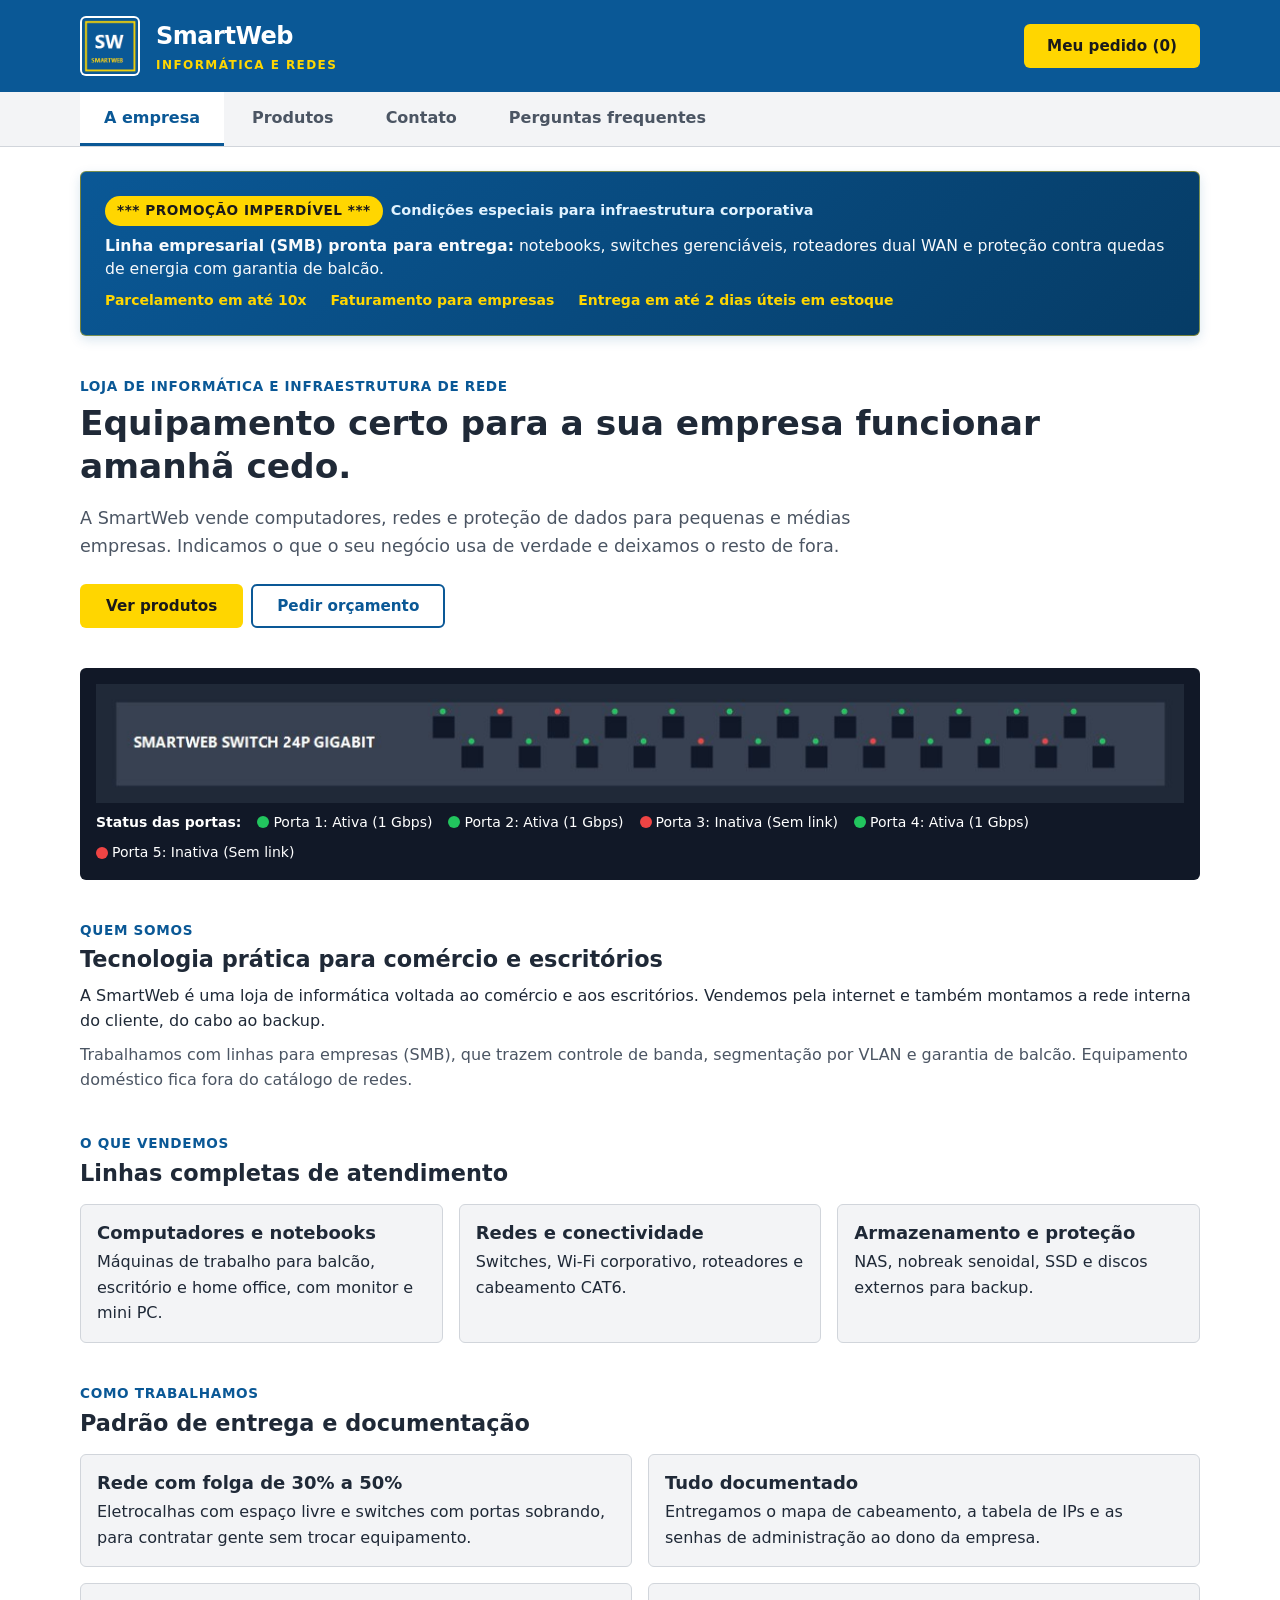
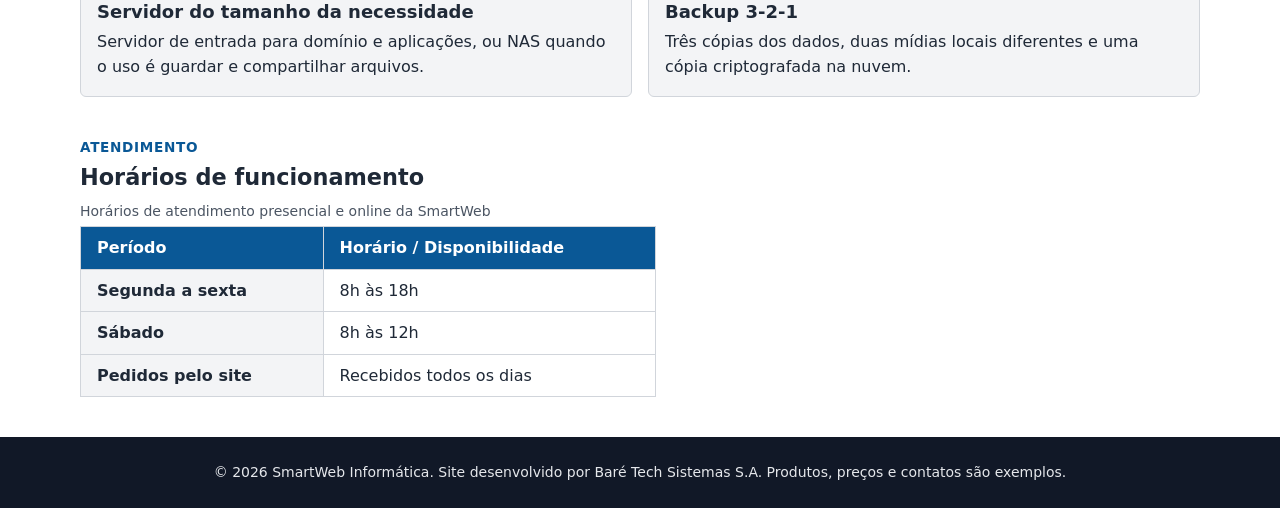
==== index.html @ 9c7835a1 "refactor(arquitetura): separa responsabilidades em index.html, css/estilos.css e js/app.js Motivo: A" ====
<!-- ==========================================================================
  PROJETO: Desafio Resgate da SmartWeb
  DISCIPLINA: Desenvolvimento Web I - 2º Período
  FACULDADE: Senac AM - FATESE | Prof. João Marcos Aires Duarte
  AUTORIA: Equipe EQ01 (Desafio do Grupo: Ordenação de Preços)
  ARQUIVO: index.html (HTML5 Semântico, Acessível e Modular)
  ========================================================================== -->
<!DOCTYPE html>
<html lang="pt-BR">
<head>
  <meta charset="UTF-8">
  <meta name="viewport" content="width=device-width, initial-scale=1.0">
  <title>SmartWeb Informática e Redes — Soluções Corporativas</title>
  <link rel="stylesheet" href="css/estilos.css">
</head>
<body>
  <a href="#conteudo-principal" class="skip-link">Pular para o conteúdo principal</a>

  <header class="topo">
    <div class="container topo-conteudo">
      <div class="marca">
        <img
          src="logo.png"
          alt="Logotipo da SmartWeb Informática e Redes"
          class="logo-img"
          width="60"
          height="60"
        >
        <div>
          <span class="logo-titulo">SmartWeb</span>
          <span class="logo-subtitulo">INFORMÁTICA E REDES</span>
        </div>
      </div>

      <button
        type="button"
        id="btn-meu-pedido"
        class="btn-pedido-topo"
        data-aba="produtos"
      >
        Meu pedido (<span id="qtd" aria-live="polite">0</span>)
      </button>
    </div>
  </header>

  <nav id="menu" class="menu-principal" aria-label="Navegação principal">
    <div class="container">
      <ul class="abas-lista">
        <li>
          <button
            type="button"
            class="aba ativa"
            data-aba="empresa"
            aria-pressed="true"
            aria-current="page"
          >
            A empresa
          </button>
        </li>
        <li>
          <button
            type="button"
            class="aba"
            data-aba="produtos"
            aria-pressed="false"
          >
            Produtos
          </button>
        </li>
        <li>
          <button
            type="button"
            class="aba"
            data-aba="contato"
            aria-pressed="false"
          >
            Contato
          </button>
        </li>
        <li>
          <button
            type="button"
            class="aba"
            data-aba="faq"
            aria-pressed="false"
          >
            Perguntas frequentes
          </button>
        </li>
      </ul>
    </div>
  </nav>

  <main id="conteudo-principal" class="conteudo-principal container">
    <!-- SEÇÃO 1: A EMPRESA -->
    <section id="empresa" class="secao-aba ativa" aria-labelledby="titulo-empresa">
      <aside class="banner-promocao" aria-label="Destaque promocional">
        <div class="banner-promocao-conteudo">
          <div class="banner-badge-wrapper">
            <span class="badge-promocao piscar">*** PROMOÇÃO IMPERDÍVEL ***</span>
            <span class="badge-subtitulo">Condições especiais para infraestrutura corporativa</span>
          </div>
          <p class="banner-descricao">
            <strong>Linha empresarial (SMB) pronta para entrega:</strong> notebooks, switches gerenciáveis,
            roteadores dual WAN e proteção contra quedas de energia com garantia de balcão.
          </p>
          <ul class="banner-vantagens">
            <li>Parcelamento em até 10x</li>
            <li>Faturamento para empresas</li>
            <li>Entrega em até 2 dias úteis em estoque</li>
          </ul>
        </div>
      </aside>

      <div class="hero">
        <p class="subtitulo-secao">LOJA DE INFORMÁTICA E INFRAESTRUTURA DE REDE</p>
        <h1 id="titulo-empresa">Equipamento certo para a sua empresa funcionar amanhã cedo.</h1>
        <p class="texto-destaque">
          A SmartWeb vende computadores, redes e proteção de dados para pequenas e médias empresas.
          Indicamos o que o seu negócio usa de verdade e deixamos o resto de fora.
        </p>
        <div class="hero-acoes">
          <button type="button" class="botao botao-primario" data-aba="produtos">
            Ver produtos
          </button>
          <button type="button" class="botao botao-secundario" data-aba="contato">
            Pedir orçamento
          </button>
        </div>
      </div>

      <figure class="painel-switch">
        <img
          src="switch-24-portas.jpg"
          alt="Painel frontal de um switch corporativo de 24 portas Gigabit"
          class="img-responsiva"
          width="1100"
          height="120"
        >
        <figcaption class="status-portas">
          <strong>Status das portas:</strong>
          <span class="porta-item">
            <span class="indicador verde" aria-hidden="true"></span>
            Porta 1: Ativa (1 Gbps)
          </span>
          <span class="porta-item">
            <span class="indicador verde" aria-hidden="true"></span>
            Porta 2: Ativa (1 Gbps)
          </span>
          <span class="porta-item">
            <span class="indicador vermelho" aria-hidden="true"></span>
            Porta 3: Inativa (Sem link)
          </span>
          <span class="porta-item">
            <span class="indicador verde" aria-hidden="true"></span>
            Porta 4: Ativa (1 Gbps)
          </span>
          <span class="porta-item">
            <span class="indicador vermelho" aria-hidden="true"></span>
            Porta 5: Inativa (Sem link)
          </span>
        </figcaption>
      </figure>

      <div class="blocos-institucionais">
        <section class="bloco-institucional" aria-labelledby="titulo-quem-somos">
          <p class="subtitulo-secao">QUEM SOMOS</p>
          <h2 id="titulo-quem-somos">Tecnologia prática para comércio e escritórios</h2>
          <p>
            A SmartWeb é uma loja de informática voltada ao comércio e aos escritórios. Vendemos pela
            internet e também montamos a rede interna do cliente, do cabo ao backup.
          </p>
          <p class="texto-secundario">
            Trabalhamos com linhas para empresas (SMB), que trazem controle de banda, segmentação por VLAN
            e garantia de balcão. Equipamento doméstico fica fora do catálogo de redes.
          </p>
        </section>

        <section class="bloco-institucional" aria-labelledby="titulo-o-que-vendemos">
          <p class="subtitulo-secao">O QUE VENDEMOS</p>
          <h2 id="titulo-o-que-vendemos">Linhas completas de atendimento</h2>
          <div class="grid-institucional">
            <article class="card-info">
              <h3>Computadores e notebooks</h3>
              <p>
                Máquinas de trabalho para balcão, escritório e home office, com monitor e mini PC.
              </p>
            </article>
            <article class="card-info">
              <h3>Redes e conectividade</h3>
              <p>Switches, Wi-Fi corporativo, roteadores e cabeamento CAT6.</p>
            </article>
            <article class="card-info">
              <h3>Armazenamento e proteção</h3>
              <p>NAS, nobreak senoidal, SSD e discos externos para backup.</p>
            </article>
          </div>
        </section>

        <section class="bloco-institucional" aria-labelledby="titulo-como-trabalhamos">
          <p class="subtitulo-secao">COMO TRABALHAMOS</p>
          <h2 id="titulo-como-trabalhamos">Padrão de entrega e documentação</h2>
          <div class="grid-institucional grid-duas-colunas">
            <article class="card-info">
              <h3>Rede com folga de 30% a 50%</h3>
              <p>
                Eletrocalhas com espaço livre e switches com portas sobrando, para contratar gente sem
                trocar equipamento.
              </p>
            </article>
            <article class="card-info">
              <h3>Tudo documentado</h3>
              <p>
                Entregamos o mapa de cabeamento, a tabela de IPs e as senhas de administração ao dono
                da empresa.
              </p>
            </article>
            <article class="card-info">
              <h3>Servidor do tamanho da necessidade</h3>
              <p>
                Servidor de entrada para domínio e aplicações, ou NAS quando o uso é guardar e
                compartilhar arquivos.
              </p>
            </article>
            <article class="card-info">
              <h3>Backup 3-2-1</h3>
              <p>
                Três cópias dos dados, duas mídias locais diferentes e uma cópia criptografada na
                nuvem.
              </p>
            </article>
          </div>
        </section>

        <section class="bloco-institucional" aria-labelledby="titulo-atendimento">
          <p class="subtitulo-secao">ATENDIMENTO</p>
          <h2 id="titulo-atendimento">Horários de funcionamento</h2>
          <table class="tabela-atendimento">
            <caption>Horários de atendimento presencial e online da SmartWeb</caption>
            <thead>
              <tr>
                <th scope="col">Período</th>
                <th scope="col">Horário / Disponibilidade</th>
              </tr>
            </thead>
            <tbody>
              <tr>
                <th scope="row">Segunda a sexta</th>
                <td>8h às 18h</td>
              </tr>
              <tr>
                <th scope="row">Sábado</th>
                <td>8h às 12h</td>
              </tr>
              <tr>
                <th scope="row">Pedidos pelo site</th>
                <td>Recebidos todos os dias</td>
              </tr>
            </tbody>
          </table>
        </section>
      </div>
    </section>

    <!-- SEÇÃO 2: PRODUTOS -->
    <section id="produtos" class="secao-aba" aria-labelledby="titulo-produtos" hidden>
      <div class="cabecalho-secao">
        <h2 id="titulo-produtos">Catálogo de Produtos</h2>
        <p class="texto-secundario">
          Pesquise, filtre por linha ou ordene por preço para montar o seu pedido.
        </p>
      </div>

      <div class="controles-catalogo">
        <div class="controles-topo">
          <div class="campo-busca-wrapper">
            <label for="busca">Buscar produto (nome, código ou descrição)</label>
            <input
              type="search"
              id="busca"
              name="busca"
              placeholder="Ex.: switch, SSD, NB-PRO14..."
              autocomplete="off"
            >
          </div>

          <div class="campo-ordenacao-wrapper">
            <label for="ordenacao-preco">Ordenar por preço</label>
            <select id="ordenacao-preco" name="ordenacao-preco">
              <option value="padrao">Ordem padrão do catálogo</option>
              <option value="menor-preco">Menor preço primeiro (crescente)</option>
              <option value="maior-preco">Maior preço primeiro (decrescente)</option>
            </select>
          </div>
        </div>

        <div class="filtros-linhas" role="group" aria-label="Filtrar produtos por linha">
          <button
            type="button"
            class="filtro-btn ativo"
            data-linha="todas"
            aria-pressed="true"
          >
            Todas as linhas
          </button>
          <button
            type="button"
            class="filtro-btn"
            data-linha="comp"
            aria-pressed="false"
          >
            Computadores e notebooks
          </button>
          <button
            type="button"
            class="filtro-btn"
            data-linha="rede"
            aria-pressed="false"
          >
            Redes e conectividade
          </button>
          <button
            type="button"
            class="filtro-btn"
            data-linha="prot"
            aria-pressed="false"
          >
            Armazenamento e proteção
          </button>
        </div>
      </div>

      <p id="resultadoBusca" class="resultado-busca" aria-live="polite"></p>

      <div id="catalogo" class="catalogo-grid" aria-live="polite"></div>

      <aside id="pedido" class="painel-pedido" aria-labelledby="titulo-pedido">
        <h3 id="titulo-pedido">Meu pedido</h3>
        <ul id="lista-pedido" class="lista-pedido"></ul>
        <p class="pedido-total-linha">
          Total: <strong id="total" aria-live="polite">R$ 0,00</strong>
        </p>
        <p id="feedback-pedido" class="feedback-status" aria-live="polite"></p>
        <div class="pedido-acoes">
          <button
            type="button"
            id="btn-solicitar-pedido"
            class="botao botao-primario"
            data-aba="contato"
          >
            Solicitar pedido
          </button>
          <button
            type="button"
            id="btn-limpar-pedido"
            class="botao botao-neutro"
          >
            Limpar
          </button>
        </div>
      </aside>
    </section>

    <!-- SEÇÃO 3: CONTATO -->
    <section id="contato" class="secao-aba" aria-labelledby="titulo-contato" hidden>
      <div class="cabecalho-secao">
        <h2 id="titulo-contato">Fale com a SmartWeb</h2>
        <p class="texto-secundario">Dúvidas, orçamentos e pedidos.</p>
      </div>

      <div class="contato-grid">
        <div class="contato-formulario-coluna">
          <form id="form-contato" class="form-contato" novalidate>
            <div class="campo-grupo">
              <label for="nome">
                Nome <span class="obrigatorio" aria-hidden="true">*</span>
              </label>
              <input
                type="text"
                id="nome"
                name="nome"
                placeholder="Seu nome completo"
                required
                aria-describedby="erro-nome"
              >
              <span id="erro-nome" class="erro-campo" role="alert"></span>
            </div>

            <div class="campo-grupo">
              <label for="email">
                E-mail <span class="obrigatorio" aria-hidden="true">*</span>
              </label>
              <input
                type="email"
                id="email"
                name="email"
                placeholder="nome@empresa.com.br"
                required
                aria-describedby="erro-email"
              >
              <span id="erro-email" class="erro-campo" role="alert"></span>
            </div>

            <div class="campo-grupo">
              <label for="assunto">Assunto</label>
              <select id="assunto" name="assunto">
                <option value="Orçamento">Orçamento</option>
                <option value="Pedido de compra">Pedido de compra</option>
                <option value="Projeto de rede">Projeto de rede</option>
                <option value="Suporte e garantia">Suporte e garantia</option>
                <option value="Outro assunto">Outro assunto</option>
              </select>
            </div>

            <div class="campo-grupo">
              <label for="msg">
                Mensagem <span class="obrigatorio" aria-hidden="true">*</span>
              </label>
              <textarea
                id="msg"
                name="msg"
                rows="4"
                placeholder="Descreva os equipamentos ou projeto desejado"
                required
                aria-describedby="erro-msg"
              ></textarea>
              <span id="erro-msg" class="erro-campo" role="alert"></span>
            </div>

            <button type="submit" id="btn-enviar-contato" class="botao botao-primario">
              Montar mensagem
            </button>
          </form>

          <div id="resultado" class="resultado-contato" aria-live="polite" hidden></div>
        </div>

        <aside class="canais-contato" aria-label="Canais diretos de atendimento">
          <h3>Canais diretos</h3>

          <div class="card-canal">
            <span class="canal-rotulo">WHATSAPP</span>
            <div class="canal-linha">
              <span id="c-wa" class="canal-valor">(51) 99000-0000</span>
              <button
                type="button"
                class="btn-copiar"
                data-copy-target="c-wa"
                aria-label="Copiar número do WhatsApp"
              >
                Copiar
              </button>
            </div>
          </div>

          <div class="card-canal">
            <span class="canal-rotulo">TELEFONE</span>
            <div class="canal-linha">
              <span id="c-tel" class="canal-valor">(51) 3000-0000</span>
              <button
                type="button"
                class="btn-copiar"
                data-copy-target="c-tel"
                aria-label="Copiar número do telefone"
              >
                Copiar
              </button>
            </div>
          </div>

          <div class="card-canal">
            <span class="canal-rotulo">E-MAIL</span>
            <div class="canal-linha">
              <span id="c-mail" class="canal-valor">contato@SmartWebinformatica.com.br</span>
              <button
                type="button"
                class="btn-copiar"
                data-copy-target="c-mail"
                aria-label="Copiar endereço de e-mail"
              >
                Copiar
              </button>
            </div>
          </div>

          <p id="feedback-copia" class="feedback-status" aria-live="polite"></p>

          <p class="texto-secundario canal-observacao">
            Respondemos em até um dia útil. Para projeto de rede, informe quantos computadores,
            impressoras e pontos de Wi-Fi a empresa tem hoje.
          </p>
        </aside>
      </div>
    </section>

    <!-- SEÇÃO 4: PERGUNTAS FREQUENTES -->
    <section id="faq" class="secao-aba" aria-labelledby="titulo-faq" hidden>
      <div class="cabecalho-secao">
        <h2 id="titulo-faq">Perguntas frequentes</h2>
        <p class="texto-secundario">
          Selecione uma pergunta por clique ou teclado (Enter ou Espaço) para ler a resposta.
        </p>
      </div>

      <div class="faq-lista">
        <article class="faq-item">
          <h3>
            <button
              type="button"
              class="faq-pergunta"
              aria-expanded="false"
              aria-controls="faq-resp-1"
            >
              Como faço um pedido?
            </button>
          </h3>
          <div id="faq-resp-1" class="resposta" hidden>
            <p>
              Na aba Produtos, adicione os itens ao pedido e clique em Solicitar pedido. A mensagem já
              sai com a lista e o total. Depois é só enviá-la pelo WhatsApp ou pelo e-mail da loja.
            </p>
          </div>
        </article>

        <article class="faq-item">
          <h3>
            <button
              type="button"
              class="faq-pergunta"
              aria-expanded="false"
              aria-controls="faq-resp-2"
            >
              Quais são as formas de pagamento?
            </button>
          </h3>
          <div id="faq-resp-2" class="resposta" hidden>
            <p>
              Pix, boleto, cartão de crédito em até 10 vezes e faturamento para empresas com cadastro
              aprovado.
            </p>
          </div>
        </article>

        <article class="faq-item">
          <h3>
            <button
              type="button"
              class="faq-pergunta"
              aria-expanded="false"
              aria-controls="faq-resp-3"
            >
              Qual é o prazo de entrega?
            </button>
          </h3>
          <div id="faq-resp-3" class="resposta" hidden>
            <p>
              Itens em estoque saem em até 2 dias úteis. Equipamentos de rede sob encomenda levam de 5 a
              10 dias úteis, e avisamos o prazo no orçamento.
            </p>
          </div>
        </article>

        <article class="faq-item">
          <h3>
            <button
              type="button"
              class="faq-pergunta"
              aria-expanded="false"
              aria-controls="faq-resp-4"
            >
              Os produtos têm garantia e nota fiscal?
            </button>
          </h3>
          <div id="faq-resp-4" class="resposta" hidden>
            <p>
              Sim. Todos os produtos têm nota fiscal e garantia do fabricante. Equipamentos de linha
              empresarial costumam ter garantia estendida, informada na página de cada item.
            </p>
          </div>
        </article>

        <article class="faq-item">
          <h3>
            <button
              type="button"
              class="faq-pergunta"
              aria-expanded="false"
              aria-controls="faq-resp-5"
            >
              Vocês instalam a rede da minha empresa?
            </button>
          </h3>
          <div id="faq-resp-5" class="resposta" hidden>
            <p>
              Fazemos o projeto, o cabeamento e a configuração. A entrega inclui o mapa de cabeamento, a
              tabela de endereços IP e as senhas dos equipamentos.
            </p>
          </div>
        </article>

        <article class="faq-item">
          <h3>
            <button
              type="button"
              class="faq-pergunta"
              aria-expanded="false"
              aria-controls="faq-resp-6"
            >
              Qual servidor eu devo comprar?
            </button>
          </h3>
          <div id="faq-resp-6" class="resposta" hidden>
            <p>
              Depende do uso. Para guardar arquivos e fazer backup, um NAS atende bem e gasta menos
              energia. Para controle de domínio ou sistemas de gestão, indicamos um servidor em torre
              de entrada.
            </p>
          </div>
        </article>

        <article class="faq-item">
          <h3>
            <button
              type="button"
              class="faq-pergunta"
              aria-expanded="false"
              aria-controls="faq-resp-7"
            >
              Posso trocar um produto?
            </button>
          </h3>
          <div id="faq-resp-7" class="resposta" hidden>
            <p>
              Compras feitas pelo site podem ser devolvidas em até 7 dias corridos após o recebimento,
              com o produto lacrado e sem uso.
            </p>
          </div>
        </article>

        <!-- 8ª Pergunta Extra — Ficha da Equipe (Seção 4) -->
        <article class="faq-item">
          <h3>
            <button
              type="button"
              class="faq-pergunta"
              aria-expanded="false"
              aria-controls="faq-resp-8"
            >
              Como posso ordenar os produtos pelo preço do catálogo?
            </button>
          </h3>
          <div id="faq-resp-8" class="resposta" hidden>
            <p>
              Na aba Produtos, utilize o seletor "Ordenar por preço" para organizar os equipamentos por
              menor preço (ordem crescente) ou maior preço (ordem decrescente), inclusive em conjunto
              com a busca e os filtros por linha.
            </p>
          </div>
        </article>
      </div>
    </section>
  </main>

  <footer class="rodape">
    <div class="container">
      <p>
        © <span id="ano-atual">2026</span> SmartWeb Informática. Site desenvolvido por Baré Tech Sistemas S.A.
        Produtos, preços e contatos são exemplos.
      </p>
    </div>
  </footer>

  <script src="js/app.js"></script>
</body>
</html>
---- css/estilos.css ----
/* ==========================================================================
   PROJETO: Desafio Resgate da SmartWeb
   DISCIPLINA: Desenvolvimento Web I - 2º Período
   FACULDADE: Senac AM - FATESE | Prof. João Marcos Aires Duarte
   AUTORIA: Equipe EQ01 (Desafio do Grupo: Ordenação de Preços)
   ARQUIVO: css/estilos.css (CSS3 Mobile-First, Flexbox, Grid e Acessível)
   ========================================================================== */

/*
   BLOCO: Variáveis de Customização (Custom Properties)
   PARA QUE SERVE: Centralizar o tema visual, paleta de cores e espaçamentos do site.
   O QUE FAZ: Define tokens reutilizáveis com o prefixo da equipe (--eq01-*) e aliases de compatibilidade.
   RESPONSABILIDADE: Manutenção visual ágil, consistência e contraste mínimo 4.5:1 (Unidades 3 e 5).
*/
:root {
  /* Ficha da Equipe EQ01 — Tokens Oficiais */
  --eq01-cor-primaria: #0a5896;           /* Azul corporativo (contraste 7.2:1 com branco - WCAG AAA) */
  --eq01-cor-primaria-hover: #073f6b;     /* Azul mais escuro para hover e estados ativos */
  --eq01-cor-destaque: #ffd600;           /* Amarelo da marca para botões e destaques */
  --eq01-cor-destaque-hover: #e6c200;     /* Tom ajustado para hover com alto contraste */
  --eq01-cor-destaque-texto: #1a1a1a;     /* Texto escuro sobre amarelo (contraste ~13.3:1) */
  --eq01-cor-texto: #1f2937;              /* Cinza grafite para texto principal (contraste 14.6:1) */
  --eq01-cor-texto-secundario: #4b5563;   /* Cinza médio de apoio (contraste 7.5:1 com branco) */
  --eq01-cor-fundo: #ffffff;              /* Fundo principal limpo */
  --eq01-cor-fundo-alt: #f3f4f6;          /* Fundo alternado para painéis e cartões */
  --eq01-cor-borda: #d1d5db;              /* Bordas sutis de campos e divisórias */
  --eq01-cor-erro: #b91c1c;               /* Vermelho acessível para erros (contraste 6.4:1) */
  --eq01-cor-sucesso: #15803d;            /* Verde acessível para confirmações (contraste 5.1:1) */
  --eq01-cor-foco: #d97706;               /* Âmbar visível para anel de foco no teclado */

  /* Escala de espaçamentos relativos em rem (Unidade 3.8) */
  --eq01-espaco-xs: 0.25rem;
  --eq01-espaco-sm: 0.5rem;
  --eq01-espaco-md: 1rem;
  --eq01-espaco-lg: 1.5rem;
  --eq01-espaco-xl: 2.5rem;
  --eq01-raio-borda: 0.375rem;
  --eq01-fonte-principal: system-ui, -apple-system, "Segoe UI", Roboto, Helvetica, Arial, sans-serif;

  /* Aliases de compatibilidade com rascunho inicial (--eqX-*) */
  --eqX-cor-primaria: var(--eq01-cor-primaria);
  --eqX-cor-primaria-hover: var(--eq01-cor-primaria-hover);
  --eqX-cor-destaque: var(--eq01-cor-destaque);
  --eqX-cor-destaque-hover: var(--eq01-cor-destaque-hover);
  --eqX-cor-destaque-texto: var(--eq01-cor-destaque-texto);
  --eqX-cor-texto: var(--eq01-cor-texto);
  --eqX-cor-texto-secundario: var(--eq01-cor-texto-secundario);
  --eqX-cor-fundo: var(--eq01-cor-fundo);
  --eqX-cor-fundo-alt: var(--eq01-cor-fundo-alt);
  --eqX-cor-borda: var(--eq01-cor-borda);
  --eqX-cor-erro: var(--eq01-cor-erro);
  --eqX-cor-sucesso: var(--eq01-cor-sucesso);
  --eqX-cor-foco: var(--eq01-cor-foco);
  --eqX-espaco-xs: var(--eq01-espaco-xs);
  --eqX-espaco-sm: var(--eq01-espaco-sm);
  --eqX-espaco-md: var(--eq01-espaco-md);
  --eqX-espaco-lg: var(--eq01-espaco-lg);
  --eqX-espaco-xl: var(--eq01-espaco-xl);
  --eqX-raio-borda: var(--eq01-raio-borda);
  --eqX-fonte-principal: var(--eq01-fonte-principal);
}

/*
   BLOCO: Reset Seguro e Box Sizing
   PARA QUE SERVE: Padronizar margens, preenchimentos e cálculo de largura entre navegadores.
   O QUE FAZ: Aplica box-sizing: border-box em todos os elementos e pseudoelementos.
   RESPONSABILIDADE: Evitar que padding e borda quebrem a largura responsiva (Unidade 3.3).
*/
*,
*::before,
*::after {
  box-sizing: border-box;
  margin: 0;
  padding: 0;
}

/*
   BLOCO: Estilos Base do Corpo (Body)
   PARA QUE SERVE: Configurar tipografia, cores e ocupação total da viewport.
   O QUE FAZ: Aplica fonte legível, altura mínima de 100vh e flex em coluna para fixar o rodapé.
   RESPONSABILIDADE: Garantir leitura confortável e zero rolagem horizontal em 360px (Unidade 3).
*/
html {
  width: 100%;
  overflow-x: hidden;
}

body {
  font-family: var(--eq01-fonte-principal);
  font-size: 1rem;
  line-height: 1.6;
  color: var(--eq01-cor-texto);
  background-color: var(--eq01-cor-fundo);
  min-height: 100vh;
  display: flex;
  flex-direction: column;
  width: 100%;
  max-width: 100%;
  overflow-x: hidden;
  position: relative;
}

/*
   BLOCO: Foco Visível para Teclado (:focus-visible)
   PARA QUE SERVE: Tornar evidente qual controle possui o foco na navegação por teclado.
   O QUE FAZ: Substitui o antigo 'outline: none !important' por um contorno nítido e contrastado.
   RESPONSABILIDADE: Conformidade com WCAG 2.4.7 (Foco Visível) / Unidade 5.
*/
:focus-visible {
  outline: 3px solid var(--eq01-cor-foco);
  outline-offset: 2px;
}

/*
   BLOCO: Link de Salto (Skip Link)
   PARA QUE SERVE: Permitir que usuários de teclado e leitores de tela pulem o menu repetitivo.
   O QUE FAZ: Fica oculto fora da tela até receber foco via tecla Tab.
   RESPONSABILIDADE: Navegação acessível direta ao conteúdo principal (Unidade 5).
*/
.skip-link {
  position: absolute;
  top: -100px;
  left: 1rem;
  background-color: var(--eq01-cor-destaque);
  color: var(--eq01-cor-destaque-texto);
  padding: var(--eq01-espaco-sm) var(--eq01-espaco-md);
  font-weight: 700;
  border-radius: var(--eq01-raio-borda);
  text-decoration: none;
  z-index: 9999;
  box-shadow: 0 4px 6px rgba(0, 0, 0, 0.2);
  transition: top 0.2s ease;
}

.skip-link:focus {
  top: 1rem;
}

/*
   BLOCO: Contêiner de Largura Controlada
   PARA QUE SERVE: Centralizar o conteúdo nas telas maiores mantendo margens laterais no celular.
   O QUE FAZ: Define max-width de 72rem com padding lateral relativo.
   RESPONSABILIDADE: Preservar alinhamento e legibilidade (Unidade 3).
*/
.container {
  width: 100%;
  max-width: 72rem;
  margin: 0 auto;
  padding: 0 var(--eq01-espaco-md);
}

/*
   BLOCO: Imagens Fluidas e Responsivas
   PARA QUE SERVE: Impedir que imagens ultrapassem a largura da tela em dispositivos móveis.
   O QUE FAZ: Garante max-width: 100% e altura proporcional automática.
   RESPONSABILIDADE: Evitar estouro horizontal em 360px e zoom 200% (Unidade 3.7).
*/
.img-responsiva {
  max-width: 100%;
  height: auto;
  display: block;
}

/*
   BLOCO: Hierarquia Tipográfica
   PARA QUE SERVE: Padronizar tamanhos relativos e espaçamento dos títulos sem saltos de nível.
   O QUE FAZ: Define escala coerente entre h1, h2 e h3 em unidades rem.
   RESPONSABILIDADE: Acompanhar a semântica de títulos HTML5 (Unidade 2.6).
*/
h1 {
  font-size: 1.75rem;
  line-height: 1.25;
  margin-bottom: var(--eq01-espaco-md);
  color: var(--eq01-cor-texto);
}

h2 {
  font-size: 1.4rem;
  line-height: 1.3;
  margin-bottom: var(--eq01-espaco-sm);
  color: var(--eq01-cor-texto);
}

h3 {
  font-size: 1.125rem;
  line-height: 1.35;
  margin-bottom: var(--eq01-espaco-xs);
  color: var(--eq01-cor-texto);
}

.texto-secundario {
  color: var(--eq01-cor-texto-secundario);
}

/*
   BLOCO: Topo do Site (Header)
   PARA QUE SERVE: Conter o logotipo da empresa e o botão de acesso rápido ao pedido.
   O QUE FAZ: Aplica cor primária com alto contraste e alinha marca e botão via Flexbox.
   RESPONSABILIDADE: Substituir a antiga tabela de layout do #topo (Unidade 3).
*/
.topo {
  background-color: var(--eq01-cor-primaria);
  color: #ffffff;
  padding: var(--eq01-espaco-md) 0;
}

.topo-conteudo {
  display: flex;
  flex-direction: column;
  align-items: stretch;
  gap: var(--eq01-espaco-sm);
  width: 100%;
  min-width: 0;
}

.marca {
  display: flex;
  align-items: center;
  justify-content: flex-start;
  gap: var(--eq01-espaco-md);
  min-width: 0;
}

.logo-img {
  border-radius: var(--eq01-raio-borda);
  background-color: #ffffff;
  padding: 2px;
  flex-shrink: 0;
}

.logo-titulo {
  display: block;
  font-size: 1.5rem;
  font-weight: 800;
  letter-spacing: -0.02em;
  color: #ffffff;
}

.logo-subtitulo {
  display: block;
  font-size: 0.75rem;
  letter-spacing: 0.12em;
  color: var(--eq01-cor-destaque);
  font-weight: 700;
}

.btn-pedido-topo {
  width: 100%;
  min-height: 44px;
  background-color: var(--eq01-cor-destaque);
  color: var(--eq01-cor-destaque-texto);
  font-family: inherit;
  font-weight: 700;
  font-size: 0.95rem;
  padding: var(--eq01-espaco-sm) var(--eq01-espaco-md);
  border: none;
  border-radius: var(--eq01-raio-borda);
  cursor: pointer;
  transition: background-color 0.2s ease;
  text-align: center;
}

.btn-pedido-topo:hover {
  background-color: var(--eq01-cor-destaque-hover);
}

/*
   BLOCO: Menu de Abas (Navegação Principal)
   PARA QUE SERVE: Exibir as abas de navegação de forma acessível e responsiva.
   O QUE FAZ: Empilha os botões em coluna no celular (360px) mantendo todas as opções visíveis.
   RESPONSABILIDADE: Corrigir a regra original que escondia o #menu abaixo de 1200px (Unidade 3 e 5).
*/
.menu-principal {
  background-color: var(--eq01-cor-fundo-alt);
  border-bottom: 1px solid var(--eq01-cor-borda);
}

.abas-lista {
  list-style: none;
  display: flex;
  flex-direction: column;
}

.aba {
  width: 100%;
  min-height: 44px;
  padding: var(--eq01-espaco-sm) var(--eq01-espaco-md);
  background: transparent;
  border: none;
  border-bottom: 1px solid var(--eq01-cor-borda);
  color: var(--eq01-cor-texto-secundario);
  font-family: inherit;
  font-size: 1rem;
  font-weight: 600;
  cursor: pointer;
  text-align: left;
  transition: background-color 0.2s ease, color 0.2s ease;
}

.aba:hover {
  background-color: #e5e7eb;
  color: var(--eq01-cor-primaria);
}

.aba.ativa {
  background-color: var(--eq01-cor-fundo);
  color: var(--eq01-cor-primaria);
  font-weight: 700;
  border-left: 4px solid var(--eq01-cor-primaria);
}

/*
   BLOCO: Área de Conteúdo Central (Main) e Controle de Visibilidade das Abas
   PARA QUE SERVE: Controlar espaçamento central e alternar seções apenas por classes e [hidden].
   O QUE FAZ: Ocupa o espaço restante via flex-grow: 1 e oculta seções inativas sem !important.
   RESPONSABILIDADE: Separar controle de visibilidade do JS para o CSS (Unidade 3 e 8.2).
*/
.conteudo-principal {
  flex-grow: 1;
  padding-top: var(--eq01-espaco-lg);
  padding-bottom: var(--eq01-espaco-xl);
}

.secao-aba {
  display: none;
}

.secao-aba.ativa {
  display: block;
}

[hidden] {
  display: none;
}

.cabecalho-secao {
  margin-bottom: var(--eq01-espaco-lg);
}

/*
   BLOCO: Botões Reutilizáveis
   PARA QUE SERVE: Padronizar ações interativas com contraste e área de toque acessíveis.
   O QUE FAZ: Define variantes primária, secundária e neutra com min-height de 44px.
   RESPONSABILIDADE: Garantir contraste WCAG AA (>= 4.5:1) em todos os botões (Unidade 5).
*/
.botao {
  display: inline-flex;
  align-items: center;
  justify-content: center;
  padding: var(--eq01-espaco-sm) var(--eq01-espaco-lg);
  font-family: inherit;
  font-size: 0.95rem;
  font-weight: 700;
  text-align: center;
  border-radius: var(--eq01-raio-borda);
  border: 2px solid transparent;
  cursor: pointer;
  transition: background-color 0.2s ease, color 0.2s ease, border-color 0.2s ease;
  min-height: 44px;
}

.botao-primario {
  background-color: var(--eq01-cor-destaque);
  color: var(--eq01-cor-destaque-texto);
}

.botao-primario:hover {
  background-color: var(--eq01-cor-destaque-hover);
}

.botao-secundario {
  background-color: var(--eq01-cor-fundo);
  color: var(--eq01-cor-primaria);
  border-color: var(--eq01-cor-primaria);
}

.botao-secundario:hover {
  background-color: var(--eq01-cor-primaria);
  color: #ffffff;
}

.botao-neutro {
  background-color: #e5e7eb;
  color: var(--eq01-cor-texto);
  border-color: var(--eq01-cor-borda);
}

.botao-neutro:hover {
  background-color: #d1d5db;
}

/*
   BLOCO: Banner Promocional e Hero da Seção Empresa
   PARA QUE SERVE: Substituir o antigo <marquee> intermitente por destaque acessível e estático.
   O QUE FAZ: Apresenta o selo promocional com animação suave opcional e a chamada principal.
   RESPONSABILIDADE: Eliminar piscamento agressivo conforme WCAG e Steve Krug (Unidade 5.2 e 5.4).
*/
.banner-promocao {
  background: linear-gradient(135deg, var(--eq01-cor-primaria) 0%, #063c66 100%);
  color: #ffffff;
  border: 1px solid rgba(255, 214, 0, 0.45);
  border-radius: var(--eq01-raio-borda);
  padding: var(--eq01-espaco-lg);
  margin-bottom: var(--eq01-espaco-xl);
  box-shadow: 0 4px 12px rgba(10, 88, 150, 0.15);
}

.banner-promocao-conteudo {
  display: flex;
  flex-direction: column;
  gap: var(--eq01-espaco-sm);
}

.banner-badge-wrapper {
  display: flex;
  flex-wrap: wrap;
  align-items: center;
  gap: var(--eq01-espaco-sm);
}

.badge-promocao {
  background-color: var(--eq01-cor-destaque);
  color: var(--eq01-cor-destaque-texto);
  font-weight: 800;
  font-size: 0.85rem;
  padding: 0.25rem 0.75rem;
  border-radius: 999px;
  letter-spacing: 0.04em;
  display: inline-block;
}

.badge-subtitulo {
  font-size: 0.9rem;
  color: #e0f2fe;
  font-weight: 600;
}

.banner-descricao {
  font-size: 0.98rem;
  color: #f8fafc;
  line-height: 1.5;
}

.banner-vantagens {
  list-style: none;
  display: flex;
  flex-wrap: wrap;
  gap: var(--eq01-espaco-sm) var(--eq01-espaco-lg);
  font-size: 0.875rem;
  color: var(--eq01-cor-destaque);
  font-weight: 700;
}

@keyframes pulsarSuave {
  0%,
  100% {
    opacity: 1;
  }
  50% {
    opacity: 0.88;
  }
}

.piscar {
  animation: pulsarSuave 3s infinite ease-in-out;
}

.subtitulo-secao {
  font-size: 0.85rem;
  font-weight: 700;
  color: var(--eq01-cor-primaria);
  letter-spacing: 0.05em;
  margin-bottom: var(--eq01-espaco-xs);
}

.hero {
  margin-bottom: var(--eq01-espaco-xl);
}

.texto-destaque {
  font-size: 1.1rem;
  color: var(--eq01-cor-texto-secundario);
  margin-bottom: var(--eq01-espaco-lg);
  max-width: 50rem;
}

.hero-acoes {
  display: flex;
  flex-direction: column;
  gap: var(--eq01-espaco-sm);
  width: 100%;
  min-width: 0;
}

.hero-acoes .botao {
  width: 100%;
}

/*
   BLOCO: Diagrama do Switch e Status das Portas
   PARA QUE SERVE: Exibir o hardware com legenda textual acessível dos LEDs de status.
   O QUE FAZ: Combina marcadores coloridos com texto descritivo para cada porta.
   RESPONSABILIDADE: Garantir que a informação não dependa apenas da cor (Unidade 5.1).
*/
.painel-switch {
  background-color: #111827;
  color: #ffffff;
  padding: var(--eq01-espaco-md);
  border-radius: var(--eq01-raio-borda);
  margin-bottom: var(--eq01-espaco-xl);
}

.status-portas {
  margin-top: var(--eq01-espaco-sm);
  display: flex;
  flex-wrap: wrap;
  align-items: center;
  gap: var(--eq01-espaco-sm) var(--eq01-espaco-md);
  font-size: 0.875rem;
}

.porta-item {
  display: inline-flex;
  align-items: center;
  gap: var(--eq01-espaco-xs);
}

.indicador {
  width: 0.75rem;
  height: 0.75rem;
  border-radius: 50%;
  display: inline-block;
  flex-shrink: 0;
}

.indicador.verde {
  background-color: #22c55e;
}

.indicador.vermelho {
  background-color: #ef4444;
}

/*
   BLOCO: Blocos Institucionais e Tabela de Horários
   PARA QUE SERVE: Substituir as tabelas de diagramação por Grid responsivo e tabela semântica.
   O QUE FAZ: Organiza seções institucionais com cards e estiliza a tabela real de horários.
   RESPONSABILIDADE: Semântica HTML5 + CSS Grid mobile-first (Unidades 2.5 e 3.5).
*/
.blocos-institucionais {
  display: flex;
  flex-direction: column;
  gap: var(--eq01-espaco-xl);
}

.bloco-institucional p + p {
  margin-top: var(--eq01-espaco-sm);
}

.grid-institucional {
  display: grid;
  grid-template-columns: minmax(0, 1fr);
  gap: var(--eq01-espaco-md);
  margin-top: var(--eq01-espaco-md);
}

.card-info {
  background-color: var(--eq01-cor-fundo-alt);
  border: 1px solid var(--eq01-cor-borda);
  border-radius: var(--eq01-raio-borda);
  padding: var(--eq01-espaco-md);
}

.tabela-atendimento {
  width: 100%;
  max-width: 36rem;
  border-collapse: collapse;
  margin-top: var(--eq01-espaco-sm);
  background-color: var(--eq01-cor-fundo);
  border: 1px solid var(--eq01-cor-borda);
}

.tabela-atendimento caption {
  text-align: left;
  font-size: 0.875rem;
  color: var(--eq01-cor-texto-secundario);
  margin-bottom: var(--eq01-espaco-xs);
}

.tabela-atendimento th,
.tabela-atendimento td {
  padding: var(--eq01-espaco-sm) var(--eq01-espaco-md);
  border: 1px solid var(--eq01-cor-borda);
  text-align: left;
}

.tabela-atendimento thead th {
  background-color: var(--eq01-cor-primaria);
  color: #ffffff;
}

.tabela-atendimento tbody th {
  font-weight: 600;
  background-color: var(--eq01-cor-fundo-alt);
}

/*
   BLOCO: Controles do Catálogo (Busca, Ordenação por Preço e Filtros)
   PARA QUE SERVE: Oferecer controles acessíveis para buscar, filtrar por linha e ordenar preços.
   O QUE FAZ: Organiza campo de busca, seletor de ordenação e botões de filtro com foco nítido.
   RESPONSABILIDADE: Suportar o recurso extra de ordenação de preços em mobile e desktop.
*/
.controles-catalogo {
  background-color: var(--eq01-cor-fundo-alt);
  border: 1px solid var(--eq01-cor-borda);
  border-radius: var(--eq01-raio-borda);
  padding: var(--eq01-espaco-md);
  margin-bottom: var(--eq01-espaco-md);
  display: flex;
  flex-direction: column;
  gap: var(--eq01-espaco-md);
}

.controles-topo {
  display: grid;
  grid-template-columns: minmax(0, 1fr);
  gap: var(--eq01-espaco-md);
}

.campo-busca-wrapper,
.campo-ordenacao-wrapper {
  display: flex;
  flex-direction: column;
  gap: var(--eq01-espaco-xs);
  min-width: 0;
}

.campo-busca-wrapper label,
.campo-ordenacao-wrapper label,
.campo-grupo label {
  font-weight: 700;
  font-size: 0.9rem;
  color: var(--eq01-cor-texto);
}

input[type="text"],
input[type="email"],
input[type="search"],
select,
textarea {
  width: 100%;
  min-height: 44px;
  padding: var(--eq01-espaco-sm) var(--eq01-espaco-md);
  font-family: inherit;
  font-size: 1rem;
  color: var(--eq01-cor-texto);
  background-color: var(--eq01-cor-fundo);
  border: 1px solid var(--eq01-cor-borda);
  border-radius: var(--eq01-raio-borda);
}

textarea {
  min-height: 7rem;
  resize: vertical;
}

.filtros-linhas {
  display: flex;
  flex-wrap: wrap;
  gap: var(--eq01-espaco-sm);
}

.filtro-btn {
  min-height: 44px;
  padding: var(--eq01-espaco-xs) var(--eq01-espaco-md);
  font-family: inherit;
  font-size: 0.9rem;
  font-weight: 600;
  color: var(--eq01-cor-texto);
  background-color: var(--eq01-cor-fundo);
  border: 1px solid var(--eq01-cor-borda);
  border-radius: var(--eq01-raio-borda);
  cursor: pointer;
  transition: background-color 0.2s ease, color 0.2s ease, border-color 0.2s ease;
}

.filtro-btn:hover {
  border-color: var(--eq01-cor-primaria);
  color: var(--eq01-cor-primaria);
}

.filtro-btn.ativo {
  background-color: var(--eq01-cor-primaria);
  color: #ffffff;
  border-color: var(--eq01-cor-primaria);
}

.resultado-busca {
  font-size: 0.95rem;
  font-weight: 600;
  color: var(--eq01-cor-primaria);
  margin-bottom: var(--eq01-espaco-md);
  min-height: 1.5rem;
}

/*
   BLOCO: Grade de Produtos (CSS Grid Responsivo)
   PARA QUE SERVE: Substituir cards com float e medidas fixas por CSS Grid fluido.
   O QUE FAZ: Alinha os cartões em altura uniforme com botão fixado na base.
   RESPONSABILIDADE: Garantir leitura clara e sem sobreposições em qualquer tela (Unidade 3.5).
*/
.catalogo-grid {
  display: grid;
  grid-template-columns: minmax(0, 1fr);
  gap: var(--eq01-espaco-md);
}

.catalogo-vazio {
  grid-column: 1 / -1;
  background-color: var(--eq01-cor-fundo-alt);
  border: 1px dashed var(--eq01-cor-borda);
  border-radius: var(--eq01-raio-borda);
  padding: var(--eq01-espaco-lg);
  color: var(--eq01-cor-texto);
}

.card {
  display: flex;
  flex-direction: column;
  background-color: var(--eq01-cor-fundo);
  border: 1px solid var(--eq01-cor-borda);
  border-radius: var(--eq01-raio-borda);
  overflow: hidden;
  transition: box-shadow 0.2s ease, transform 0.2s ease;
}

.card:hover {
  box-shadow: 0 6px 16px rgba(15, 23, 42, 0.08);
}

.card-img-wrapper {
  background-color: var(--eq01-cor-fundo-alt);
  padding: var(--eq01-espaco-md);
  display: flex;
  align-items: center;
  justify-content: center;
  min-height: 11rem;
  border-bottom: 1px solid var(--eq01-cor-borda);
}

.card-img {
  max-height: 10rem;
  width: auto;
  object-fit: contain;
}

.card-corpo {
  padding: var(--eq01-espaco-md);
  display: flex;
  flex-direction: column;
  flex-grow: 1;
  gap: var(--eq01-espaco-sm);
}

.card-meta {
  display: flex;
  flex-wrap: wrap;
  align-items: center;
  justify-content: space-between;
  gap: var(--eq01-espaco-xs);
}

.card-sku {
  font-size: 0.78rem;
  font-weight: 700;
  color: var(--eq01-cor-texto-secundario);
  letter-spacing: 0.04em;
}

.card-badge-linha {
  font-size: 0.75rem;
  font-weight: 600;
  background-color: var(--eq01-cor-fundo-alt);
  color: var(--eq01-cor-primaria);
  padding: 0.15rem 0.5rem;
  border-radius: 999px;
  border: 1px solid var(--eq01-cor-borda);
}

.card-titulo {
  font-size: 1.05rem;
  color: var(--eq01-cor-texto);
  margin-bottom: 0;
}

.card-desc {
  font-size: 0.9rem;
  color: var(--eq01-cor-texto-secundario);
  flex-grow: 1;
}

.card-preco {
  font-size: 1.35rem;
  font-weight: 800;
  color: var(--eq01-cor-primaria);
  margin-top: var(--eq01-espaco-xs);
}

.btn-adicionar {
  width: 100%;
  margin-top: var(--eq01-espaco-xs);
}

/*
   BLOCO: Painel de Resumo do Pedido
   PARA QUE SERVE: Exibir os itens adicionados, total formatado e ações de finalizar/limpar.
   O QUE FAZ: Destaca a área do carrinho abaixo do catálogo com feedback em tempo real.
   RESPONSABILIDADE: Evitar alert() bloqueante oferecendo retorno claro na página (Unidade 5.4).
*/
.painel-pedido {
  margin-top: var(--eq01-espaco-xl);
  background-color: var(--eq01-cor-fundo-alt);
  border: 2px solid var(--eq01-cor-primaria);
  border-radius: var(--eq01-raio-borda);
  padding: var(--eq01-espaco-lg);
}

.lista-pedido {
  list-style: none;
  margin: var(--eq01-espaco-md) 0;
  display: flex;
  flex-direction: column;
  gap: var(--eq01-espaco-sm);
}

.pedido-vazio {
  color: var(--eq01-cor-texto-secundario);
  font-style: italic;
}

.item-pedido {
  display: flex;
  flex-wrap: wrap;
  align-items: center;
  justify-content: space-between;
  gap: var(--eq01-espaco-sm);
  background-color: var(--eq01-cor-fundo);
  border: 1px solid var(--eq01-cor-borda);
  border-radius: var(--eq01-raio-borda);
  padding: var(--eq01-espaco-sm) var(--eq01-espaco-md);
}

.item-pedido-info {
  font-size: 0.95rem;
  color: var(--eq01-cor-texto);
}

.btn-remover-item {
  min-height: 36px;
  padding: 0.25rem 0.75rem;
  font-family: inherit;
  font-size: 0.85rem;
  font-weight: 700;
  color: var(--eq01-cor-erro);
  background-color: var(--eq01-cor-fundo);
  border: 1px solid var(--eq01-cor-erro);
  border-radius: var(--eq01-raio-borda);
  cursor: pointer;
}

.btn-remover-item:hover {
  background-color: var(--eq01-cor-erro);
  color: #ffffff;
}

.pedido-total-linha {
  font-size: 1.2rem;
  margin-bottom: var(--eq01-espaco-sm);
}

.pedido-total-linha strong {
  color: var(--eq01-cor-sucesso);
}

.pedido-acoes {
  display: flex;
  flex-wrap: wrap;
  gap: var(--eq01-espaco-sm);
  margin-top: var(--eq01-espaco-md);
}

.feedback-status {
  min-height: 1.4rem;
  font-size: 0.92rem;
  font-weight: 600;
  margin-top: var(--eq01-espaco-xs);
}

.feedback-sucesso {
  color: var(--eq01-cor-sucesso);
}

.feedback-info {
  color: var(--eq01-cor-primaria);
}

/*
   BLOCO: Seção Contato (Formulário e Canais Diretos)
   PARA QUE SERVE: Substituir a tabela da seção de contato por CSS Grid acessível.
   O QUE FAZ: Alinha o formulário validado e os cartões de contato com botão de cópia.
   RESPONSABILIDADE: Validar dados com mensagens específicas junto aos campos (Unidade 2.3 e 5.4).
*/
.contato-grid {
  display: grid;
  grid-template-columns: minmax(0, 1fr);
  gap: var(--eq01-espaco-xl);
}

.form-contato {
  display: flex;
  flex-direction: column;
  gap: var(--eq01-espaco-md);
}

.campo-grupo {
  display: flex;
  flex-direction: column;
  gap: var(--eq01-espaco-xs);
}

.obrigatorio {
  color: var(--eq01-cor-erro);
}

.campo-invalido {
  border-color: var(--eq01-cor-erro);
  border-width: 2px;
}

.erro-campo {
  font-size: 0.875rem;
  font-weight: 600;
  color: var(--eq01-cor-erro);
  min-height: 1.2rem;
}

.resultado-contato {
  margin-top: var(--eq01-espaco-lg);
  padding: var(--eq01-espaco-md);
  background-color: #ecfdf5;
  border: 1px solid var(--eq01-cor-sucesso);
  border-radius: var(--eq01-raio-borda);
  color: var(--eq01-cor-texto);
}

.lista-resumo-contato {
  margin-top: var(--eq01-espaco-sm);
  padding-left: 1.25rem;
  display: flex;
  flex-direction: column;
  gap: var(--eq01-espaco-xs);
}

.canais-contato {
  display: flex;
  flex-direction: column;
  gap: var(--eq01-espaco-md);
}

.card-canal {
  background-color: var(--eq01-cor-fundo-alt);
  border: 1px solid var(--eq01-cor-borda);
  border-radius: var(--eq01-raio-borda);
  padding: var(--eq01-espaco-md);
}

.canal-rotulo {
  display: block;
  font-size: 0.78rem;
  font-weight: 700;
  color: var(--eq01-cor-primaria);
  letter-spacing: 0.05em;
  margin-bottom: var(--eq01-espaco-xs);
}

.canal-linha {
  display: flex;
  flex-wrap: wrap;
  align-items: center;
  justify-content: space-between;
  gap: var(--eq01-espaco-sm);
}

.canal-valor {
  font-weight: 700;
  color: var(--eq01-cor-texto);
  word-break: break-word;
}

.btn-copiar {
  min-height: 40px;
  padding: 0.35rem 0.9rem;
  font-family: inherit;
  font-size: 0.875rem;
  font-weight: 700;
  background-color: var(--eq01-cor-primaria);
  color: #ffffff;
  border: none;
  border-radius: var(--eq01-raio-borda);
  cursor: pointer;
}

.btn-copiar:hover {
  background-color: var(--eq01-cor-primaria-hover);
}

.canal-observacao {
  font-size: 0.92rem;
}

/*
   BLOCO: Acordeão de Perguntas Frequentes (FAQ)
   PARA QUE SERVE: Tornar as perguntas frequentes operáveis por mouse, toque e teclado.
   O QUE FAZ: Estiliza os botões nativos e exibe indicador visual de estado aberto/fechado.
   RESPONSABILIDADE: Corrigir os antigos <h6 onmouseover> inacessíveis (Etapa 3 e 6).
*/
.faq-lista {
  display: flex;
  flex-direction: column;
  gap: var(--eq01-espaco-sm);
}

.faq-item {
  border: 1px solid var(--eq01-cor-borda);
  border-radius: var(--eq01-raio-borda);
  background-color: var(--eq01-cor-fundo);
  overflow: hidden;
}

.faq-item h3 {
  margin-bottom: 0;
}

.faq-pergunta {
  width: 100%;
  min-height: 48px;
  padding: var(--eq01-espaco-md);
  background-color: var(--eq01-cor-fundo-alt);
  border: none;
  color: var(--eq01-cor-texto);
  font-family: inherit;
  font-size: 1rem;
  font-weight: 700;
  text-align: left;
  cursor: pointer;
  display: flex;
  align-items: center;
  justify-content: space-between;
  gap: var(--eq01-espaco-md);
}

.faq-pergunta::after {
  content: "+";
  font-size: 1.25rem;
  font-weight: 800;
  color: var(--eq01-cor-primaria);
  flex-shrink: 0;
}

.faq-pergunta[aria-expanded="true"] {
  background-color: var(--eq01-cor-primaria);
  color: #ffffff;
}

.faq-pergunta[aria-expanded="true"]::after {
  content: "−";
  color: var(--eq01-cor-destaque);
}

.resposta {
  padding: var(--eq01-espaco-md);
  color: var(--eq01-cor-texto);
  background-color: var(--eq01-cor-fundo);
  border-top: 1px solid var(--eq01-cor-borda);
}

/*
   BLOCO: Rodapé (Footer)
   PARA QUE SERVE: Apresentar informações institucionais e autoria com alto contraste.
   O QUE FAZ: Substitui <div class="rodape" style="...color:#ddd"> e <center>.
   RESPONSABILIDADE: Contraste acessível superior a 12:1 (Unidade 5.2).
*/
.rodape {
  background-color: #111827;
  color: #e5e7eb;
  padding: var(--eq01-espaco-lg) 0;
  text-align: center;
  font-size: 0.875rem;
  margin-top: auto;
}

/*
   BLOCO: Breakpoint Principal da Ficha da Equipe (768px — Mobile-First)
   PARA QUE SERVE: Expandir o layout de coluna única para múltiplas colunas em tablets e desktops.
   O QUE FAZ: Ajusta topo, menu horizontal, barra de busca+ordenação, grids e contato.
   RESPONSABILIDADE: Cumprir o requisito Breakpoint 768px da Ficha da Equipe (Unidade 3.7).
*/
@media (min-width: 768px) {
  h1 {
    font-size: 2.15rem;
  }

  .topo-conteudo {
    flex-direction: row;
    align-items: center;
    justify-content: space-between;
  }

  .btn-pedido-topo {
    width: auto;
    min-width: 11rem;
  }

  .abas-lista {
    flex-direction: row;
    flex-wrap: wrap;
    gap: var(--eq01-espaco-xs);
  }

  .aba {
    width: auto;
    border-bottom: 3px solid transparent;
    padding: var(--eq01-espaco-md) var(--eq01-espaco-lg);
    text-align: center;
  }

  .aba.ativa {
    border-left: none;
    border-bottom-color: var(--eq01-cor-primaria);
  }

  .hero-acoes {
    flex-direction: row;
    flex-wrap: wrap;
  }

  .hero-acoes .botao {
    width: auto;
  }

  .grid-institucional {
    grid-template-columns: repeat(3, minmax(0, 1fr));
  }

  .grid-duas-colunas {
    grid-template-columns: repeat(2, minmax(0, 1fr));
  }

  .controles-topo {
    grid-template-columns: 2fr 1fr;
    align-items: end;
  }

  .catalogo-grid {
    grid-template-columns: repeat(2, minmax(0, 1fr));
  }

  .contato-grid {
    grid-template-columns: 3fr 2fr;
    align-items: start;
  }
}

/*
   BLOCO: Breakpoint Desktop Expandido (1024px)
   PARA QUE SERVE: Aproveitar melhor telas largas exibindo 3 cartões de produto por linha.
   O QUE FAZ: Amplia a grade do catálogo para 3 colunas proporcionais.
   RESPONSABILIDADE: Otimização visual para monitores (Unidade 3.5).
*/
@media (min-width: 1024px) {
  .catalogo-grid {
    grid-template-columns: repeat(3, minmax(0, 1fr));
  }
}

/*
   BLOCO: Preferência de Movimento Reduzido (Acessibilidade WCAG)
   PARA QUE SERVE: Proteger usuários com sensibilidade vestibular ou déficit de atenção.
   O QUE FAZ: Desativa animações e transições quando o sistema operacional solicitar redução.
   RESPONSABILIDADE: Cumprir a Etapa 6 Passo 5 e a Unidade 5.2.
*/
@media (prefers-reduced-motion: reduce) {
  *,
  *::before,
  *::after {
    animation-duration: 0.01ms;
    animation-iteration-count: 1;
    transition-duration: 0.01ms;
    scroll-behavior: auto;
  }

  .piscar {
    animation: none;
  }
}
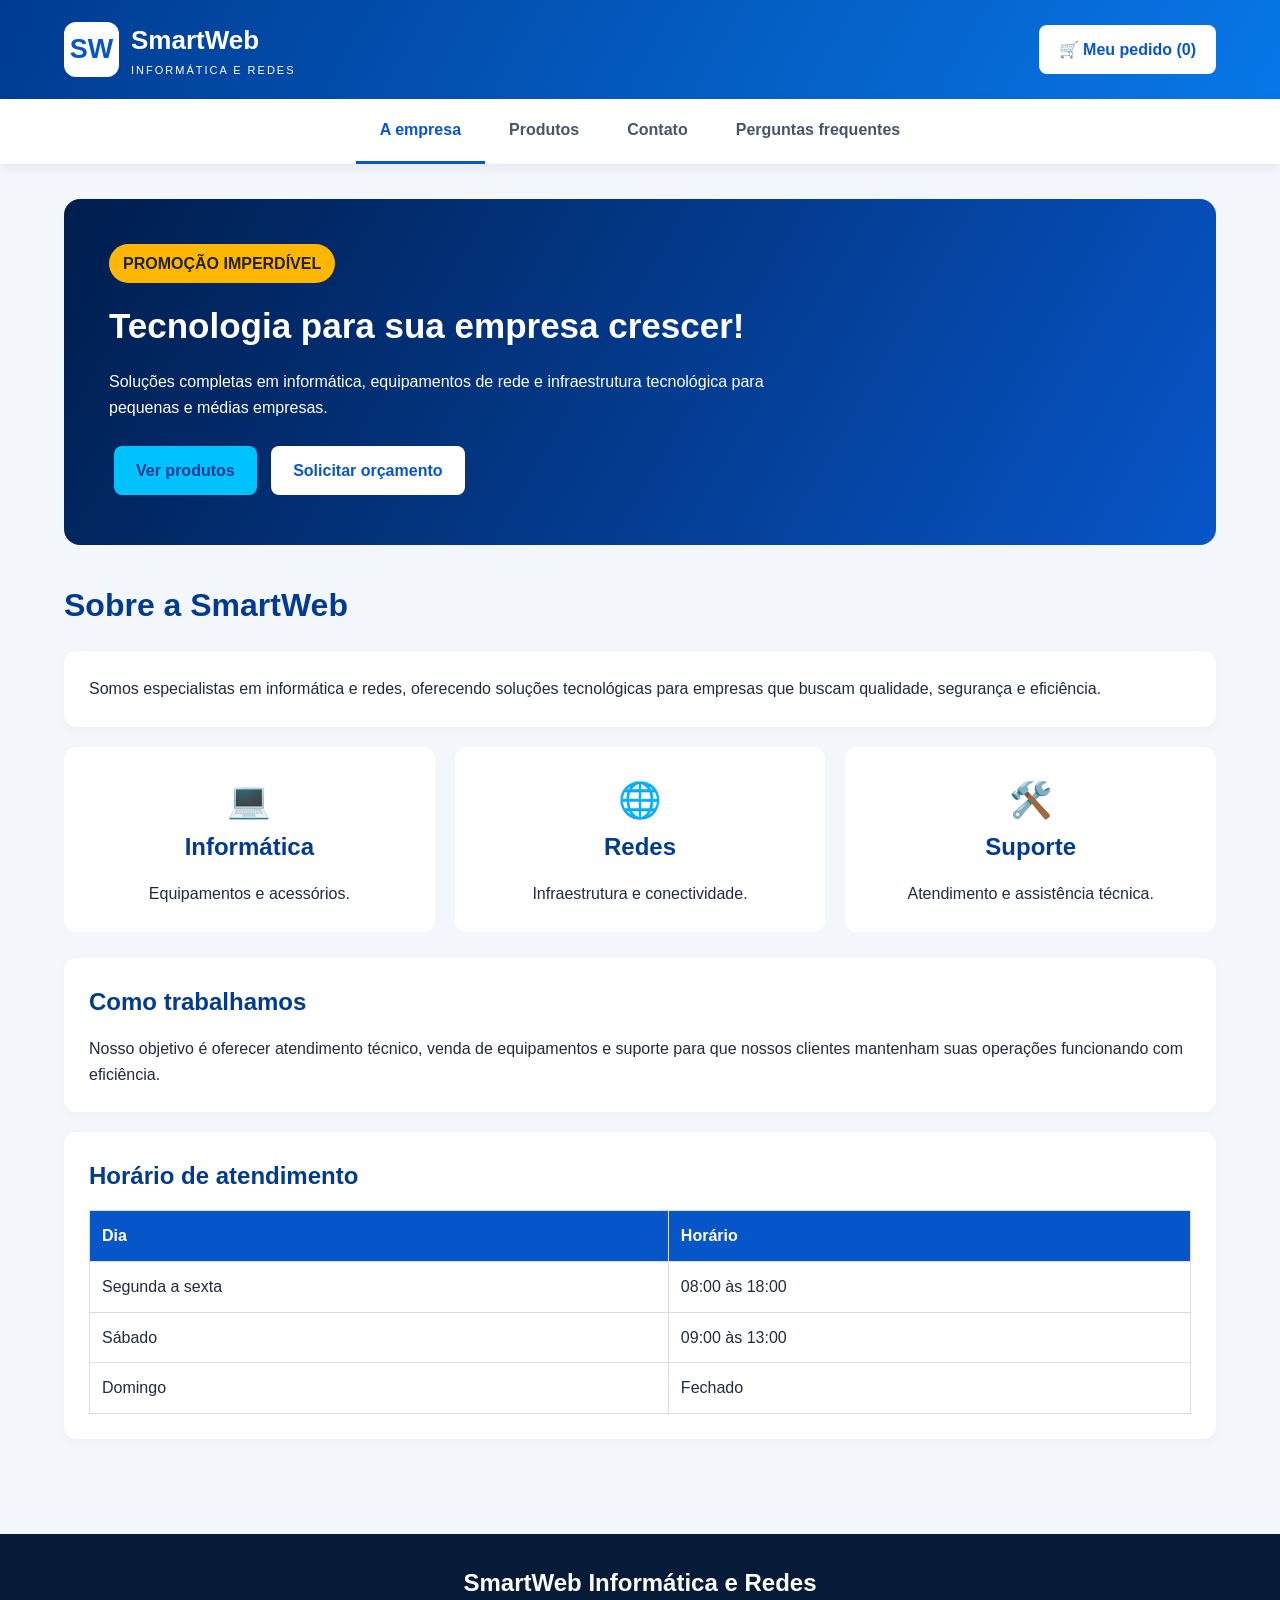
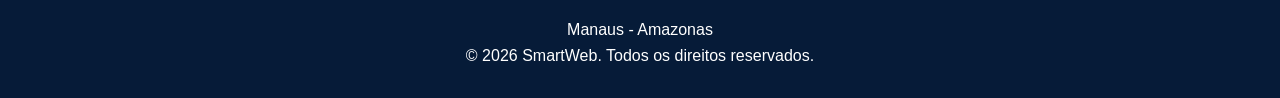
==== commit 5d155b5c: "Add files via upload" ====
--- a/index.html
+++ b/index.html
@@ -1,675 +1,1772 @@
-<!-- ==========================================================================
-  PROJETO: Desafio Resgate da SmartWeb
-  DISCIPLINA: Desenvolvimento Web I - 2º Período
-  FACULDADE: Senac AM - FATESE | Prof. João Marcos Aires Duarte
-  AUTORIA: Equipe EQ01 (Desafio do Grupo: Ordenação de Preços)
-  ARQUIVO: index.html (HTML5 Semântico, Acessível e Modular)
-  ========================================================================== -->
 <!DOCTYPE html>
 <html lang="pt-BR">
+
 <head>
-  <meta charset="UTF-8">
-  <meta name="viewport" content="width=device-width, initial-scale=1.0">
-  <title>SmartWeb Informática e Redes — Soluções Corporativas</title>
-  <link rel="stylesheet" href="css/estilos.css">
+    <meta charset="UTF-8">
+    <meta name="viewport" content="width=device-width, initial-scale=1.0">
+
+    <title>SmartWeb | Informática e Redes</title>
+
+    <meta name="description"
+        content="SmartWeb Informática e Redes. Soluções tecnológicas, equipamentos e infraestrutura de redes em Manaus.">
+
+    <style>
+
+        /* =========================
+           CONFIGURAÇÕES GERAIS
+        ========================= */
+
+        * {
+            margin: 0;
+            padding: 0;
+            box-sizing: border-box;
+        }
+
+        :root {
+            --primaria: #0756c9;
+            --secundaria: #003b91;
+            --destaque: #00c2ff;
+            --fundo: #f3f6fb;
+            --texto: #202b3c;
+            --branco: #ffffff;
+            --verde: #16a34a;
+            --vermelho: #dc2626;
+        }
+
+        body {
+            font-family: Arial, Helvetica, sans-serif;
+            background: var(--fundo);
+            color: var(--texto);
+            line-height: 1.6;
+        }
+
+        button,
+        input,
+        textarea,
+        select {
+            font: inherit;
+        }
+
+        button {
+            cursor: pointer;
+        }
+
+        .container {
+            width: 90%;
+            max-width: 1200px;
+            margin: auto;
+        }
+
+        /* =========================
+           CABEÇALHO
+        ========================= */
+
+        .topo {
+            background: linear-gradient(
+                120deg,
+                #003b91,
+                #0877e8
+            );
+
+            color: white;
+            padding: 20px 0;
+        }
+
+        .topo-conteudo {
+            display: flex;
+            align-items: center;
+            justify-content: space-between;
+            gap: 20px;
+        }
+
+        .marca {
+            display: flex;
+            align-items: center;
+            gap: 12px;
+        }
+
+        .logo {
+            width: 55px;
+            height: 55px;
+            border-radius: 12px;
+            background: white;
+            color: var(--primaria);
+            display: grid;
+            place-items: center;
+            font-size: 27px;
+            font-weight: bold;
+        }
+
+        .logo-titulo {
+            font-size: 26px;
+            font-weight: bold;
+        }
+
+        .logo-subtitulo {
+            display: block;
+            font-size: 11px;
+            letter-spacing: 2px;
+        }
+
+        .btn-pedido {
+            background: white;
+            color: var(--primaria);
+            border: none;
+            padding: 12px 20px;
+            border-radius: 8px;
+            font-weight: bold;
+        }
+
+        .btn-pedido:hover {
+            background: #e5efff;
+        }
+
+        /* =========================
+           MENU
+        ========================= */
+
+        nav {
+            background: white;
+            box-shadow: 0 3px 12px #00000012;
+        }
+
+        .menu-abas {
+            display: flex;
+            justify-content: center;
+            flex-wrap: wrap;
+            list-style: none;
+        }
+
+        .menu-abas button {
+            background: transparent;
+            border: none;
+            padding: 18px 24px;
+            font-weight: bold;
+            color: #475569;
+            border-bottom: 3px solid transparent;
+        }
+
+        .menu-abas button:hover,
+        .menu-abas button.ativo {
+            color: var(--primaria);
+            border-bottom-color: var(--primaria);
+        }
+
+        /* =========================
+           CONTEÚDO
+        ========================= */
+
+        main {
+            min-height: 650px;
+            padding: 35px 0;
+        }
+
+        .aba {
+            display: none;
+            animation: aparecer .3s ease;
+        }
+
+        .aba.ativa {
+            display: block;
+        }
+
+        @keyframes aparecer {
+            from {
+                opacity: 0;
+                transform: translateY(10px);
+            }
+
+            to {
+                opacity: 1;
+                transform: translateY(0);
+            }
+        }
+
+        h1 {
+            font-size: 32px;
+            margin-bottom: 20px;
+            color: var(--secundaria);
+        }
+
+        h2 {
+            margin-bottom: 15px;
+            color: var(--secundaria);
+        }
+
+        /* =========================
+           BANNER PROMOCIONAL
+        ========================= */
+
+        .banner {
+            background: linear-gradient(
+                120deg,
+                #001d4d,
+                #0756c9
+            );
+
+            color: white;
+            padding: 45px;
+            border-radius: 16px;
+            margin-bottom: 35px;
+        }
+
+        .banner h1 {
+            color: white;
+            font-size: 35px;
+            margin: 15px 0;
+        }
+
+        .banner p {
+            max-width: 700px;
+            margin-bottom: 20px;
+        }
+
+        .badge {
+            display: inline-block;
+            background: #ffb703;
+            color: #222;
+            padding: 7px 14px;
+            border-radius: 20px;
+            font-weight: bold;
+        }
+
+        .botao {
+            border: none;
+            padding: 12px 22px;
+            border-radius: 8px;
+            font-weight: bold;
+            margin: 5px;
+        }
+
+        .botao-primario {
+            background: var(--destaque);
+            color: #003b91;
+        }
+
+        .botao-secundario {
+            background: white;
+            color: var(--primaria);
+        }
+
+        /* =========================
+           EMPRESA
+        ========================= */
+
+        .cartao-info {
+            background: white;
+            padding: 25px;
+            border-radius: 12px;
+            margin-bottom: 20px;
+            box-shadow: 0 3px 12px #00000008;
+        }
+
+        .grade-info {
+            display: grid;
+            grid-template-columns: repeat(3, 1fr);
+            gap: 20px;
+            margin-top: 20px;
+        }
+
+        .info-item {
+            background: white;
+            padding: 25px;
+            border-radius: 12px;
+            text-align: center;
+        }
+
+        .info-item span {
+            font-size: 35px;
+        }
+
+        .tabela-horarios {
+            width: 100%;
+            border-collapse: collapse;
+        }
+
+        .tabela-horarios th,
+        .tabela-horarios td {
+            border: 1px solid #ddd;
+            padding: 12px;
+            text-align: left;
+        }
+
+        .tabela-horarios th {
+            background: var(--primaria);
+            color: white;
+        }
+
+        /* =========================
+           CATÁLOGO
+        ========================= */
+
+        .controles {
+            background: white;
+            padding: 20px;
+            border-radius: 12px;
+            display: grid;
+            grid-template-columns: 2fr 1fr 1fr;
+            gap: 15px;
+            margin-bottom: 25px;
+        }
+
+        .controles input,
+        .controles select {
+            width: 100%;
+            padding: 12px;
+            border: 1px solid #cbd5e1;
+            border-radius: 7px;
+            margin-top: 5px;
+        }
+
+        .grade-produtos {
+            display: grid;
+            grid-template-columns: repeat(3, 1fr);
+            gap: 22px;
+        }
+
+        .produto {
+            background: white;
+            border-radius: 12px;
+            padding: 20px;
+            box-shadow: 0 3px 15px #00000010;
+            transition: .3s;
+        }
+
+        .produto:hover {
+            transform: translateY(-5px);
+            box-shadow: 0 8px 20px #00000018;
+        }
+
+        .produto-imagem {
+            height: 150px;
+            background: #eaf2ff;
+            border-radius: 10px;
+            display: grid;
+            place-items: center;
+            font-size: 65px;
+            margin-bottom: 15px;
+        }
+
+        .produto h3 {
+            color: var(--secundaria);
+            margin-bottom: 8px;
+        }
+
+        .categoria {
+            display: inline-block;
+            background: #e0edff;
+            color: var(--primaria);
+            padding: 4px 10px;
+            border-radius: 20px;
+            font-size: 12px;
+            margin-bottom: 10px;
+        }
+
+        .preco {
+            font-size: 23px;
+            color: var(--verde);
+            font-weight: bold;
+            margin: 15px 0;
+        }
+
+        .btn-adicionar {
+            background: var(--primaria);
+            color: white;
+            border: none;
+            width: 100%;
+            padding: 12px;
+            border-radius: 7px;
+            font-weight: bold;
+        }
+
+        .btn-adicionar:hover {
+            background: var(--secundaria);
+        }
+
+        /* =========================
+           RESUMO DO PEDIDO
+        ========================= */
+
+        .resumo {
+            background: white;
+            padding: 20px;
+            border-radius: 12px;
+            margin-top: 30px;
+            display: flex;
+            justify-content: space-between;
+            align-items: center;
+            flex-wrap: wrap;
+            gap: 15px;
+        }
+
+        /* =========================
+           CONTATO
+        ========================= */
+
+        .contato-layout {
+            display: grid;
+            grid-template-columns: 2fr 1fr;
+            gap: 25px;
+        }
+
+        form,
+        .canais {
+            background: white;
+            padding: 25px;
+            border-radius: 12px;
+        }
+
+        .campo {
+            margin-bottom: 18px;
+        }
+
+        .campo label {
+            display: block;
+            font-weight: bold;
+            margin-bottom: 7px;
+        }
+
+        .campo input,
+        .campo textarea {
+            width: 100%;
+            padding: 12px;
+            border: 1px solid #cbd5e1;
+            border-radius: 7px;
+        }
+
+        .campo textarea {
+            min-height: 120px;
+            resize: vertical;
+        }
+
+        .erro {
+            color: var(--vermelho);
+            font-size: 13px;
+        }
+
+        .btn-enviar {
+            background: var(--primaria);
+            color: white;
+            border: none;
+            padding: 13px 25px;
+            border-radius: 7px;
+        }
+
+        .canais ul {
+            list-style: none;
+        }
+
+        .canais li {
+            padding: 12px 0;
+            border-bottom: 1px solid #eee;
+        }
+
+        .btn-copiar {
+            color: var(--primaria);
+            border: none;
+            background: transparent;
+            margin-left: 8px;
+        }
+
+        /* =========================
+           FAQ
+        ========================= */
+
+        .faq-item {
+            background: white;
+            padding: 20px;
+            border-radius: 10px;
+            margin-bottom: 12px;
+        }
+
+        .faq-item summary {
+            cursor: pointer;
+            font-weight: bold;
+            color: var(--secundaria);
+        }
+
+        .faq-item p {
+            margin-top: 12px;
+        }
+
+        /* =========================
+           CARRINHO
+        ========================= */
+
+        .backdrop {
+            position: fixed;
+            inset: 0;
+            background: #0009;
+            z-index: 10;
+        }
+
+        .carrinho {
+            position: fixed;
+            right: 0;
+            top: 0;
+            width: 380px;
+            max-width: 100%;
+            height: 100vh;
+            background: white;
+            z-index: 11;
+            padding: 25px;
+            overflow-y: auto;
+            box-shadow: -5px 0 20px #0002;
+        }
+
+        .carrinho-topo {
+            display: flex;
+            justify-content: space-between;
+            align-items: center;
+            margin-bottom: 25px;
+        }
+
+        .btn-fechar {
+            border: none;
+            background: transparent;
+            font-size: 25px;
+        }
+
+        .item-carrinho {
+            padding: 15px 0;
+            border-bottom: 1px solid #ddd;
+        }
+
+        .item-carrinho button {
+            background: #fee2e2;
+            color: #b91c1c;
+            border: none;
+            padding: 6px 10px;
+            border-radius: 5px;
+            margin-top: 8px;
+        }
+
+        .total-carrinho {
+            font-size: 22px;
+            margin: 25px 0;
+        }
+
+        .btn-finalizar {
+            width: 100%;
+            background: var(--verde);
+            color: white;
+            border: none;
+            padding: 13px;
+            border-radius: 8px;
+            font-weight: bold;
+        }
+
+        .btn-limpar {
+            width: 100%;
+            background: #fee2e2;
+            color: #b91c1c;
+            border: none;
+            padding: 12px;
+            border-radius: 8px;
+            margin-top: 10px;
+        }
+
+        [hidden] {
+            display: none !important;
+        }
+
+        /* =========================
+           RODAPÉ
+        ========================= */
+
+        footer {
+            background: #061b38;
+            color: white;
+            text-align: center;
+            padding: 30px 15px;
+            margin-top: 40px;
+        }
+
+        /* =========================
+           RESPONSIVIDADE
+        ========================= */
+
+        @media(max-width: 850px) {
+
+            .grade-produtos {
+                grid-template-columns: repeat(2, 1fr);
+            }
+
+            .controles {
+                grid-template-columns: 1fr;
+            }
+
+            .grade-info {
+                grid-template-columns: 1fr;
+            }
+
+        }
+
+        @media(max-width: 600px) {
+
+            .topo-conteudo {
+                flex-direction: column;
+            }
+
+            .menu-abas button {
+                padding: 12px;
+                font-size: 13px;
+            }
+
+            .banner {
+                padding: 25px;
+            }
+
+            .banner h1 {
+                font-size: 26px;
+            }
+
+            .grade-produtos {
+                grid-template-columns: 1fr;
+            }
+
+            .contato-layout {
+                grid-template-columns: 1fr;
+            }
+
+            .resumo {
+                flex-direction: column;
+                align-items: flex-start;
+            }
+
+        }
+
+    </style>
 </head>
+
 <body>
-  <a href="#conteudo-principal" class="skip-link">Pular para o conteúdo principal</a>
-
-  <header class="topo">
-    <div class="container topo-conteudo">
-      <div class="marca">
-        <img
-          src="logo.png"
-          alt="Logotipo da SmartWeb Informática e Redes"
-          class="logo-img"
-          width="60"
-          height="60"
-        >
-        <div>
-          <span class="logo-titulo">SmartWeb</span>
-          <span class="logo-subtitulo">INFORMÁTICA E REDES</span>
+
+    <!-- CABEÇALHO -->
+
+    <header class="topo">
+
+        <div class="container topo-conteudo">
+
+            <div class="marca">
+
+                <div class="logo">SW</div>
+
+                <div>
+                    <div class="logo-titulo">SmartWeb</div>
+                    <span class="logo-subtitulo">
+                        INFORMÁTICA E REDES
+                    </span>
+                </div>
+
+            </div>
+
+            <button class="btn-pedido" id="abrir-carrinho">
+                🛒 Meu pedido (<span id="quantidade">0</span>)
+            </button>
+
         </div>
-      </div>
-
-      <button
-        type="button"
-        id="btn-meu-pedido"
-        class="btn-pedido-topo"
-        data-aba="produtos"
-      >
-        Meu pedido (<span id="qtd" aria-live="polite">0</span>)
-      </button>
+
+    </header>
+
+    <!-- MENU -->
+
+    <nav aria-label="Navegação principal">
+
+        <ul class="menu-abas">
+
+            <li>
+                <button class="ativo" data-aba="empresa">
+                    A empresa
+                </button>
+            </li>
+
+            <li>
+                <button data-aba="produtos">
+                    Produtos
+                </button>
+            </li>
+
+            <li>
+                <button data-aba="contato">
+                    Contato
+                </button>
+            </li>
+
+            <li>
+                <button data-aba="faq">
+                    Perguntas frequentes
+                </button>
+            </li>
+
+        </ul>
+
+    </nav>
+
+    <main class="container">
+
+        <!-- EMPRESA -->
+
+        <section class="aba ativa" id="empresa">
+
+            <div class="banner">
+
+                <span class="badge">
+                    PROMOÇÃO IMPERDÍVEL
+                </span>
+
+                <h1>
+                    Tecnologia para sua empresa crescer!
+                </h1>
+
+                <p>
+                    Soluções completas em informática,
+                    equipamentos de rede e infraestrutura
+                    tecnológica para pequenas e médias empresas.
+                </p>
+
+                <button class="botao botao-primario"
+                    data-ir="produtos">
+                    Ver produtos
+                </button>
+
+                <button class="botao botao-secundario"
+                    data-ir="contato">
+                    Solicitar orçamento
+                </button>
+
+            </div>
+
+            <h1>Sobre a SmartWeb</h1>
+
+            <div class="cartao-info">
+
+                <p>
+                    Somos especialistas em informática e redes,
+                    oferecendo soluções tecnológicas para
+                    empresas que buscam qualidade, segurança
+                    e eficiência.
+                </p>
+
+            </div>
+
+            <div class="grade-info">
+
+                <div class="info-item">
+                    <span>💻</span>
+                    <h2>Informática</h2>
+                    <p>Equipamentos e acessórios.</p>
+                </div>
+
+                <div class="info-item">
+                    <span>🌐</span>
+                    <h2>Redes</h2>
+                    <p>Infraestrutura e conectividade.</p>
+                </div>
+
+                <div class="info-item">
+                    <span>🛠️</span>
+                    <h2>Suporte</h2>
+                    <p>Atendimento e assistência técnica.</p>
+                </div>
+
+            </div>
+
+            <br>
+
+            <div class="cartao-info">
+
+                <h2>Como trabalhamos</h2>
+
+                <p>
+                    Nosso objetivo é oferecer atendimento técnico,
+                    venda de equipamentos e suporte para que
+                    nossos clientes mantenham suas operações
+                    funcionando com eficiência.
+                </p>
+
+            </div>
+
+            <div class="cartao-info">
+
+                <h2>Horário de atendimento</h2>
+
+                <table class="tabela-horarios">
+
+                    <thead>
+                        <tr>
+                            <th>Dia</th>
+                            <th>Horário</th>
+                        </tr>
+                    </thead>
+
+                    <tbody>
+                        <tr>
+                            <td>Segunda a sexta</td>
+                            <td>08:00 às 18:00</td>
+                        </tr>
+
+                        <tr>
+                            <td>Sábado</td>
+                            <td>09:00 às 13:00</td>
+                        </tr>
+
+                        <tr>
+                            <td>Domingo</td>
+                            <td>Fechado</td>
+                        </tr>
+                    </tbody>
+
+                </table>
+
+            </div>
+
+        </section>
+
+        <!-- PRODUTOS -->
+
+        <section class="aba" id="produtos">
+
+            <h1>Catálogo de produtos</h1>
+
+            <div class="controles">
+
+                <div>
+                    <label for="busca">Buscar produto</label>
+                    <input type="search"
+                        id="busca"
+                        placeholder="Digite o nome do produto">
+                </div>
+
+                <div>
+                    <label for="categoria">Categoria</label>
+
+                    <select id="categoria">
+
+                        <option value="todos">Todas</option>
+                        <option value="Redes">Redes</option>
+                        <option value="Informática">Informática</option>
+                        <option value="Acessórios">Acessórios</option>
+
+                    </select>
+                </div>
+
+                <div>
+                    <label for="ordenar">Ordenar por</label>
+
+                    <select id="ordenar">
+
+                        <option value="relevancia">Relevância</option>
+                        <option value="menor">Menor preço</option>
+                        <option value="maior">Maior preço</option>
+
+                    </select>
+                </div>
+
+            </div>
+
+            <p id="resultado-busca" aria-live="polite"></p>
+
+            <div class="grade-produtos" id="lista-produtos"></div>
+
+            <div class="resumo">
+
+                <span>
+                    🛒 <span id="resumo-quantidade">0</span>
+                    itens no pedido
+                </span>
+
+                <strong>
+                    Total: <span id="resumo-total">R$ 0,00</span>
+                </strong>
+
+                <button class="botao botao-primario"
+                    id="ver-pedido">
+                    Ver pedido
+                </button>
+
+            </div>
+
+        </section>
+
+        <!-- CONTATO -->
+
+        <section class="aba" id="contato">
+
+            <h1>Entre em contato</h1>
+
+            <div class="contato-layout">
+
+                <form id="form-contato">
+
+                    <div class="campo">
+
+                        <label for="nome">Nome *</label>
+
+                        <input type="text"
+                            id="nome"
+                            required>
+
+                        <span class="erro" id="erro-nome"></span>
+
+                    </div>
+
+                    <div class="campo">
+
+                        <label for="email">E-mail *</label>
+
+                        <input type="email"
+                            id="email"
+                            required>
+
+                        <span class="erro" id="erro-email"></span>
+
+                    </div>
+
+                    <div class="campo">
+
+                        <label for="mensagem">Mensagem *</label>
+
+                        <textarea id="mensagem"
+                            required></textarea>
+
+                        <span class="erro"
+                            id="erro-mensagem"></span>
+
+                    </div>
+
+                    <button class="btn-enviar" type="submit">
+                        Enviar mensagem
+                    </button>
+
+                    <p id="resultado-form"
+                        aria-live="polite"></p>
+
+                </form>
+
+                <aside class="canais">
+
+                    <h2>Nossos canais</h2>
+
+                    <ul>
+
+                        <li>
+                            📱 <span id="telefone">
+                                (92) 99999-0000
+                            </span>
+
+                            <button class="btn-copiar"
+                                data-copiar="telefone">
+                                Copiar
+                            </button>
+                        </li>
+
+                        <li>
+                            ☎️ <span id="fixo">
+                                (92) 3333-0000
+                            </span>
+
+                            <button class="btn-copiar"
+                                data-copiar="fixo">
+                                Copiar
+                            </button>
+                        </li>
+
+                        <li>
+                            ✉️ <span id="email-contato">
+                                contato@smartwebinformatica.com.br
+                            </span>
+
+                            <button class="btn-copiar"
+                                data-copiar="email-contato">
+                                Copiar
+                            </button>
+                        </li>
+
+                    </ul>
+
+                    <p id="aviso-copia"
+                        aria-live="polite"></p>
+
+                </aside>
+
+            </div>
+
+        </section>
+
+        <!-- FAQ -->
+
+        <section class="aba" id="faq">
+
+            <h1>Perguntas frequentes</h1>
+
+            <p>
+                Clique em uma pergunta para visualizar a resposta.
+            </p>
+
+            <br>
+
+            <details class="faq-item">
+
+                <summary>
+                    Vocês fazem instalação de redes?
+                </summary>
+
+                <p>
+                    Sim! Realizamos projetos e instalações
+                    de infraestrutura de redes.
+                </p>
+
+            </details>
+
+            <details class="faq-item">
+
+                <summary>
+                    Qual o prazo de entrega?
+                </summary>
+
+                <p>
+                    O prazo depende da disponibilidade
+                    do produto em estoque.
+                </p>
+
+            </details>
+
+            <details class="faq-item">
+
+                <summary>
+                    Vocês emitem orçamento formal?
+                </summary>
+
+                <p>
+                    Sim! Emitimos orçamentos formais
+                    com condições de pagamento.
+                </p>
+
+            </details>
+
+            <details class="faq-item">
+
+                <summary>
+                    Vocês atendem empresas?
+                </summary>
+
+                <p>
+                    Sim! Nosso atendimento é direcionado
+                    principalmente a pequenas e médias empresas.
+                </p>
+
+            </details>
+
+            <details class="faq-item">
+
+                <summary>
+                    Os produtos possuem garantia?
+                </summary>
+
+                <p>
+                    Sim! A garantia varia conforme
+                    o fabricante e o produto adquirido.
+                </p>
+
+            </details>
+
+            <details class="faq-item">
+
+                <summary>
+                    Posso solicitar atendimento técnico?
+                </summary>
+
+                <p>
+                    Sim! Entre em contato para consultar
+                    os serviços disponíveis.
+                </p>
+
+            </details>
+
+            <details class="faq-item">
+
+                <summary>
+                    Vocês trabalham com equipamentos de rede?
+                </summary>
+
+                <p>
+                    Sim! Trabalhamos com switches,
+                    roteadores, cabos e acessórios.
+                </p>
+
+            </details>
+
+            <details class="faq-item">
+
+                <summary>
+                    Como posso solicitar um pedido?
+                </summary>
+
+                <p>
+                    Acesse o catálogo, adicione os produtos
+                    desejados ao carrinho e solicite seu pedido.
+                </p>
+
+            </details>
+
+        </section>
+
+    </main>
+
+    <!-- RODAPÉ -->
+
+    <footer>
+
+        <h2 style="color:white">SmartWeb Informática e Redes</h2>
+
+        <p>Manaus - Amazonas</p>
+
+        <p>
+            © <span id="ano"></span>
+            SmartWeb. Todos os direitos reservados.
+        </p>
+
+    </footer>
+
+    <!-- CARRINHO -->
+
+    <div class="backdrop"
+        id="backdrop"
+        hidden>
     </div>
-  </header>
-
-  <nav id="menu" class="menu-principal" aria-label="Navegação principal">
-    <div class="container">
-      <ul class="abas-lista">
-        <li>
-          <button
-            type="button"
-            class="aba ativa"
-            data-aba="empresa"
-            aria-pressed="true"
-            aria-current="page"
-          >
-            A empresa
-          </button>
-        </li>
-        <li>
-          <button
-            type="button"
-            class="aba"
-            data-aba="produtos"
-            aria-pressed="false"
-          >
-            Produtos
-          </button>
-        </li>
-        <li>
-          <button
-            type="button"
-            class="aba"
-            data-aba="contato"
-            aria-pressed="false"
-          >
-            Contato
-          </button>
-        </li>
-        <li>
-          <button
-            type="button"
-            class="aba"
-            data-aba="faq"
-            aria-pressed="false"
-          >
-            Perguntas frequentes
-          </button>
-        </li>
-      </ul>
-    </div>
-  </nav>
-
-  <main id="conteudo-principal" class="conteudo-principal container">
-    <!-- SEÇÃO 1: A EMPRESA -->
-    <section id="empresa" class="secao-aba ativa" aria-labelledby="titulo-empresa">
-      <aside class="banner-promocao" aria-label="Destaque promocional">
-        <div class="banner-promocao-conteudo">
-          <div class="banner-badge-wrapper">
-            <span class="badge-promocao piscar">*** PROMOÇÃO IMPERDÍVEL ***</span>
-            <span class="badge-subtitulo">Condições especiais para infraestrutura corporativa</span>
-          </div>
-          <p class="banner-descricao">
-            <strong>Linha empresarial (SMB) pronta para entrega:</strong> notebooks, switches gerenciáveis,
-            roteadores dual WAN e proteção contra quedas de energia com garantia de balcão.
-          </p>
-          <ul class="banner-vantagens">
-            <li>Parcelamento em até 10x</li>
-            <li>Faturamento para empresas</li>
-            <li>Entrega em até 2 dias úteis em estoque</li>
-          </ul>
+
+    <aside class="carrinho"
+        id="carrinho"
+        role="dialog"
+        aria-modal="true"
+        aria-labelledby="titulo-carrinho"
+        hidden>
+
+        <div class="carrinho-topo">
+
+            <h2 id="titulo-carrinho">Meu pedido</h2>
+
+            <button class="btn-fechar"
+                id="fechar-carrinho"
+                aria-label="Fechar carrinho">
+                ✕
+            </button>
+
         </div>
-      </aside>
-
-      <div class="hero">
-        <p class="subtitulo-secao">LOJA DE INFORMÁTICA E INFRAESTRUTURA DE REDE</p>
-        <h1 id="titulo-empresa">Equipamento certo para a sua empresa funcionar amanhã cedo.</h1>
-        <p class="texto-destaque">
-          A SmartWeb vende computadores, redes e proteção de dados para pequenas e médias empresas.
-          Indicamos o que o seu negócio usa de verdade e deixamos o resto de fora.
-        </p>
-        <div class="hero-acoes">
-          <button type="button" class="botao botao-primario" data-aba="produtos">
-            Ver produtos
-          </button>
-          <button type="button" class="botao botao-secundario" data-aba="contato">
-            Pedir orçamento
-          </button>
+
+        <div id="itens-carrinho"></div>
+
+        <div class="total-carrinho">
+
+            Total:
+            <strong id="total-carrinho">
+                R$ 0,00
+            </strong>
+
         </div>
-      </div>
-
-      <figure class="painel-switch">
-        <img
-          src="switch-24-portas.jpg"
-          alt="Painel frontal de um switch corporativo de 24 portas Gigabit"
-          class="img-responsiva"
-          width="1100"
-          height="120"
-        >
-        <figcaption class="status-portas">
-          <strong>Status das portas:</strong>
-          <span class="porta-item">
-            <span class="indicador verde" aria-hidden="true"></span>
-            Porta 1: Ativa (1 Gbps)
-          </span>
-          <span class="porta-item">
-            <span class="indicador verde" aria-hidden="true"></span>
-            Porta 2: Ativa (1 Gbps)
-          </span>
-          <span class="porta-item">
-            <span class="indicador vermelho" aria-hidden="true"></span>
-            Porta 3: Inativa (Sem link)
-          </span>
-          <span class="porta-item">
-            <span class="indicador verde" aria-hidden="true"></span>
-            Porta 4: Ativa (1 Gbps)
-          </span>
-          <span class="porta-item">
-            <span class="indicador vermelho" aria-hidden="true"></span>
-            Porta 5: Inativa (Sem link)
-          </span>
-        </figcaption>
-      </figure>
-
-      <div class="blocos-institucionais">
-        <section class="bloco-institucional" aria-labelledby="titulo-quem-somos">
-          <p class="subtitulo-secao">QUEM SOMOS</p>
-          <h2 id="titulo-quem-somos">Tecnologia prática para comércio e escritórios</h2>
-          <p>
-            A SmartWeb é uma loja de informática voltada ao comércio e aos escritórios. Vendemos pela
-            internet e também montamos a rede interna do cliente, do cabo ao backup.
-          </p>
-          <p class="texto-secundario">
-            Trabalhamos com linhas para empresas (SMB), que trazem controle de banda, segmentação por VLAN
-            e garantia de balcão. Equipamento doméstico fica fora do catálogo de redes.
-          </p>
-        </section>
-
-        <section class="bloco-institucional" aria-labelledby="titulo-o-que-vendemos">
-          <p class="subtitulo-secao">O QUE VENDEMOS</p>
-          <h2 id="titulo-o-que-vendemos">Linhas completas de atendimento</h2>
-          <div class="grid-institucional">
-            <article class="card-info">
-              <h3>Computadores e notebooks</h3>
-              <p>
-                Máquinas de trabalho para balcão, escritório e home office, com monitor e mini PC.
-              </p>
-            </article>
-            <article class="card-info">
-              <h3>Redes e conectividade</h3>
-              <p>Switches, Wi-Fi corporativo, roteadores e cabeamento CAT6.</p>
-            </article>
-            <article class="card-info">
-              <h3>Armazenamento e proteção</h3>
-              <p>NAS, nobreak senoidal, SSD e discos externos para backup.</p>
-            </article>
-          </div>
-        </section>
-
-        <section class="bloco-institucional" aria-labelledby="titulo-como-trabalhamos">
-          <p class="subtitulo-secao">COMO TRABALHAMOS</p>
-          <h2 id="titulo-como-trabalhamos">Padrão de entrega e documentação</h2>
-          <div class="grid-institucional grid-duas-colunas">
-            <article class="card-info">
-              <h3>Rede com folga de 30% a 50%</h3>
-              <p>
-                Eletrocalhas com espaço livre e switches com portas sobrando, para contratar gente sem
-                trocar equipamento.
-              </p>
-            </article>
-            <article class="card-info">
-              <h3>Tudo documentado</h3>
-              <p>
-                Entregamos o mapa de cabeamento, a tabela de IPs e as senhas de administração ao dono
-                da empresa.
-              </p>
-            </article>
-            <article class="card-info">
-              <h3>Servidor do tamanho da necessidade</h3>
-              <p>
-                Servidor de entrada para domínio e aplicações, ou NAS quando o uso é guardar e
-                compartilhar arquivos.
-              </p>
-            </article>
-            <article class="card-info">
-              <h3>Backup 3-2-1</h3>
-              <p>
-                Três cópias dos dados, duas mídias locais diferentes e uma cópia criptografada na
-                nuvem.
-              </p>
-            </article>
-          </div>
-        </section>
-
-        <section class="bloco-institucional" aria-labelledby="titulo-atendimento">
-          <p class="subtitulo-secao">ATENDIMENTO</p>
-          <h2 id="titulo-atendimento">Horários de funcionamento</h2>
-          <table class="tabela-atendimento">
-            <caption>Horários de atendimento presencial e online da SmartWeb</caption>
-            <thead>
-              <tr>
-                <th scope="col">Período</th>
-                <th scope="col">Horário / Disponibilidade</th>
-              </tr>
-            </thead>
-            <tbody>
-              <tr>
-                <th scope="row">Segunda a sexta</th>
-                <td>8h às 18h</td>
-              </tr>
-              <tr>
-                <th scope="row">Sábado</th>
-                <td>8h às 12h</td>
-              </tr>
-              <tr>
-                <th scope="row">Pedidos pelo site</th>
-                <td>Recebidos todos os dias</td>
-              </tr>
-            </tbody>
-          </table>
-        </section>
-      </div>
-    </section>
-
-    <!-- SEÇÃO 2: PRODUTOS -->
-    <section id="produtos" class="secao-aba" aria-labelledby="titulo-produtos" hidden>
-      <div class="cabecalho-secao">
-        <h2 id="titulo-produtos">Catálogo de Produtos</h2>
-        <p class="texto-secundario">
-          Pesquise, filtre por linha ou ordene por preço para montar o seu pedido.
-        </p>
-      </div>
-
-      <div class="controles-catalogo">
-        <div class="controles-topo">
-          <div class="campo-busca-wrapper">
-            <label for="busca">Buscar produto (nome, código ou descrição)</label>
-            <input
-              type="search"
-              id="busca"
-              name="busca"
-              placeholder="Ex.: switch, SSD, NB-PRO14..."
-              autocomplete="off"
-            >
-          </div>
-
-          <div class="campo-ordenacao-wrapper">
-            <label for="ordenacao-preco">Ordenar por preço</label>
-            <select id="ordenacao-preco" name="ordenacao-preco">
-              <option value="padrao">Ordem padrão do catálogo</option>
-              <option value="menor-preco">Menor preço primeiro (crescente)</option>
-              <option value="maior-preco">Maior preço primeiro (decrescente)</option>
-            </select>
-          </div>
-        </div>
-
-        <div class="filtros-linhas" role="group" aria-label="Filtrar produtos por linha">
-          <button
-            type="button"
-            class="filtro-btn ativo"
-            data-linha="todas"
-            aria-pressed="true"
-          >
-            Todas as linhas
-          </button>
-          <button
-            type="button"
-            class="filtro-btn"
-            data-linha="comp"
-            aria-pressed="false"
-          >
-            Computadores e notebooks
-          </button>
-          <button
-            type="button"
-            class="filtro-btn"
-            data-linha="rede"
-            aria-pressed="false"
-          >
-            Redes e conectividade
-          </button>
-          <button
-            type="button"
-            class="filtro-btn"
-            data-linha="prot"
-            aria-pressed="false"
-          >
-            Armazenamento e proteção
-          </button>
-        </div>
-      </div>
-
-      <p id="resultadoBusca" class="resultado-busca" aria-live="polite"></p>
-
-      <div id="catalogo" class="catalogo-grid" aria-live="polite"></div>
-
-      <aside id="pedido" class="painel-pedido" aria-labelledby="titulo-pedido">
-        <h3 id="titulo-pedido">Meu pedido</h3>
-        <ul id="lista-pedido" class="lista-pedido"></ul>
-        <p class="pedido-total-linha">
-          Total: <strong id="total" aria-live="polite">R$ 0,00</strong>
-        </p>
-        <p id="feedback-pedido" class="feedback-status" aria-live="polite"></p>
-        <div class="pedido-acoes">
-          <button
-            type="button"
-            id="btn-solicitar-pedido"
-            class="botao botao-primario"
-            data-aba="contato"
-          >
+
+        <button class="btn-finalizar"
+            id="finalizar">
             Solicitar pedido
-          </button>
-          <button
-            type="button"
-            id="btn-limpar-pedido"
-            class="botao botao-neutro"
-          >
-            Limpar
-          </button>
-        </div>
-      </aside>
-    </section>
-
-    <!-- SEÇÃO 3: CONTATO -->
-    <section id="contato" class="secao-aba" aria-labelledby="titulo-contato" hidden>
-      <div class="cabecalho-secao">
-        <h2 id="titulo-contato">Fale com a SmartWeb</h2>
-        <p class="texto-secundario">Dúvidas, orçamentos e pedidos.</p>
-      </div>
-
-      <div class="contato-grid">
-        <div class="contato-formulario-coluna">
-          <form id="form-contato" class="form-contato" novalidate>
-            <div class="campo-grupo">
-              <label for="nome">
-                Nome <span class="obrigatorio" aria-hidden="true">*</span>
-              </label>
-              <input
-                type="text"
-                id="nome"
-                name="nome"
-                placeholder="Seu nome completo"
-                required
-                aria-describedby="erro-nome"
-              >
-              <span id="erro-nome" class="erro-campo" role="alert"></span>
-            </div>
-
-            <div class="campo-grupo">
-              <label for="email">
-                E-mail <span class="obrigatorio" aria-hidden="true">*</span>
-              </label>
-              <input
-                type="email"
-                id="email"
-                name="email"
-                placeholder="nome@empresa.com.br"
-                required
-                aria-describedby="erro-email"
-              >
-              <span id="erro-email" class="erro-campo" role="alert"></span>
-            </div>
-
-            <div class="campo-grupo">
-              <label for="assunto">Assunto</label>
-              <select id="assunto" name="assunto">
-                <option value="Orçamento">Orçamento</option>
-                <option value="Pedido de compra">Pedido de compra</option>
-                <option value="Projeto de rede">Projeto de rede</option>
-                <option value="Suporte e garantia">Suporte e garantia</option>
-                <option value="Outro assunto">Outro assunto</option>
-              </select>
-            </div>
-
-            <div class="campo-grupo">
-              <label for="msg">
-                Mensagem <span class="obrigatorio" aria-hidden="true">*</span>
-              </label>
-              <textarea
-                id="msg"
-                name="msg"
-                rows="4"
-                placeholder="Descreva os equipamentos ou projeto desejado"
-                required
-                aria-describedby="erro-msg"
-              ></textarea>
-              <span id="erro-msg" class="erro-campo" role="alert"></span>
-            </div>
-
-            <button type="submit" id="btn-enviar-contato" class="botao botao-primario">
-              Montar mensagem
-            </button>
-          </form>
-
-          <div id="resultado" class="resultado-contato" aria-live="polite" hidden></div>
-        </div>
-
-        <aside class="canais-contato" aria-label="Canais diretos de atendimento">
-          <h3>Canais diretos</h3>
-
-          <div class="card-canal">
-            <span class="canal-rotulo">WHATSAPP</span>
-            <div class="canal-linha">
-              <span id="c-wa" class="canal-valor">(51) 99000-0000</span>
-              <button
-                type="button"
-                class="btn-copiar"
-                data-copy-target="c-wa"
-                aria-label="Copiar número do WhatsApp"
-              >
-                Copiar
-              </button>
-            </div>
-          </div>
-
-          <div class="card-canal">
-            <span class="canal-rotulo">TELEFONE</span>
-            <div class="canal-linha">
-              <span id="c-tel" class="canal-valor">(51) 3000-0000</span>
-              <button
-                type="button"
-                class="btn-copiar"
-                data-copy-target="c-tel"
-                aria-label="Copiar número do telefone"
-              >
-                Copiar
-              </button>
-            </div>
-          </div>
-
-          <div class="card-canal">
-            <span class="canal-rotulo">E-MAIL</span>
-            <div class="canal-linha">
-              <span id="c-mail" class="canal-valor">contato@SmartWebinformatica.com.br</span>
-              <button
-                type="button"
-                class="btn-copiar"
-                data-copy-target="c-mail"
-                aria-label="Copiar endereço de e-mail"
-              >
-                Copiar
-              </button>
-            </div>
-          </div>
-
-          <p id="feedback-copia" class="feedback-status" aria-live="polite"></p>
-
-          <p class="texto-secundario canal-observacao">
-            Respondemos em até um dia útil. Para projeto de rede, informe quantos computadores,
-            impressoras e pontos de Wi-Fi a empresa tem hoje.
-          </p>
-        </aside>
-      </div>
-    </section>
-
-    <!-- SEÇÃO 4: PERGUNTAS FREQUENTES -->
-    <section id="faq" class="secao-aba" aria-labelledby="titulo-faq" hidden>
-      <div class="cabecalho-secao">
-        <h2 id="titulo-faq">Perguntas frequentes</h2>
-        <p class="texto-secundario">
-          Selecione uma pergunta por clique ou teclado (Enter ou Espaço) para ler a resposta.
-        </p>
-      </div>
-
-      <div class="faq-lista">
-        <article class="faq-item">
-          <h3>
-            <button
-              type="button"
-              class="faq-pergunta"
-              aria-expanded="false"
-              aria-controls="faq-resp-1"
-            >
-              Como faço um pedido?
-            </button>
-          </h3>
-          <div id="faq-resp-1" class="resposta" hidden>
-            <p>
-              Na aba Produtos, adicione os itens ao pedido e clique em Solicitar pedido. A mensagem já
-              sai com a lista e o total. Depois é só enviá-la pelo WhatsApp ou pelo e-mail da loja.
-            </p>
-          </div>
-        </article>
-
-        <article class="faq-item">
-          <h3>
-            <button
-              type="button"
-              class="faq-pergunta"
-              aria-expanded="false"
-              aria-controls="faq-resp-2"
-            >
-              Quais são as formas de pagamento?
-            </button>
-          </h3>
-          <div id="faq-resp-2" class="resposta" hidden>
-            <p>
-              Pix, boleto, cartão de crédito em até 10 vezes e faturamento para empresas com cadastro
-              aprovado.
-            </p>
-          </div>
-        </article>
-
-        <article class="faq-item">
-          <h3>
-            <button
-              type="button"
-              class="faq-pergunta"
-              aria-expanded="false"
-              aria-controls="faq-resp-3"
-            >
-              Qual é o prazo de entrega?
-            </button>
-          </h3>
-          <div id="faq-resp-3" class="resposta" hidden>
-            <p>
-              Itens em estoque saem em até 2 dias úteis. Equipamentos de rede sob encomenda levam de 5 a
-              10 dias úteis, e avisamos o prazo no orçamento.
-            </p>
-          </div>
-        </article>
-
-        <article class="faq-item">
-          <h3>
-            <button
-              type="button"
-              class="faq-pergunta"
-              aria-expanded="false"
-              aria-controls="faq-resp-4"
-            >
-              Os produtos têm garantia e nota fiscal?
-            </button>
-          </h3>
-          <div id="faq-resp-4" class="resposta" hidden>
-            <p>
-              Sim. Todos os produtos têm nota fiscal e garantia do fabricante. Equipamentos de linha
-              empresarial costumam ter garantia estendida, informada na página de cada item.
-            </p>
-          </div>
-        </article>
-
-        <article class="faq-item">
-          <h3>
-            <button
-              type="button"
-              class="faq-pergunta"
-              aria-expanded="false"
-              aria-controls="faq-resp-5"
-            >
-              Vocês instalam a rede da minha empresa?
-            </button>
-          </h3>
-          <div id="faq-resp-5" class="resposta" hidden>
-            <p>
-              Fazemos o projeto, o cabeamento e a configuração. A entrega inclui o mapa de cabeamento, a
-              tabela de endereços IP e as senhas dos equipamentos.
-            </p>
-          </div>
-        </article>
-
-        <article class="faq-item">
-          <h3>
-            <button
-              type="button"
-              class="faq-pergunta"
-              aria-expanded="false"
-              aria-controls="faq-resp-6"
-            >
-              Qual servidor eu devo comprar?
-            </button>
-          </h3>
-          <div id="faq-resp-6" class="resposta" hidden>
-            <p>
-              Depende do uso. Para guardar arquivos e fazer backup, um NAS atende bem e gasta menos
-              energia. Para controle de domínio ou sistemas de gestão, indicamos um servidor em torre
-              de entrada.
-            </p>
-          </div>
-        </article>
-
-        <article class="faq-item">
-          <h3>
-            <button
-              type="button"
-              class="faq-pergunta"
-              aria-expanded="false"
-              aria-controls="faq-resp-7"
-            >
-              Posso trocar um produto?
-            </button>
-          </h3>
-          <div id="faq-resp-7" class="resposta" hidden>
-            <p>
-              Compras feitas pelo site podem ser devolvidas em até 7 dias corridos após o recebimento,
-              com o produto lacrado e sem uso.
-            </p>
-          </div>
-        </article>
-
-        <!-- 8ª Pergunta Extra — Ficha da Equipe (Seção 4) -->
-        <article class="faq-item">
-          <h3>
-            <button
-              type="button"
-              class="faq-pergunta"
-              aria-expanded="false"
-              aria-controls="faq-resp-8"
-            >
-              Como posso ordenar os produtos pelo preço do catálogo?
-            </button>
-          </h3>
-          <div id="faq-resp-8" class="resposta" hidden>
-            <p>
-              Na aba Produtos, utilize o seletor "Ordenar por preço" para organizar os equipamentos por
-              menor preço (ordem crescente) ou maior preço (ordem decrescente), inclusive em conjunto
-              com a busca e os filtros por linha.
-            </p>
-          </div>
-        </article>
-      </div>
-    </section>
-  </main>
-
-  <footer class="rodape">
-    <div class="container">
-      <p>
-        © <span id="ano-atual">2026</span> SmartWeb Informática. Site desenvolvido por Baré Tech Sistemas S.A.
-        Produtos, preços e contatos são exemplos.
-      </p>
-    </div>
-  </footer>
-
-  <script src="js/app.js"></script>
+        </button>
+
+        <button class="btn-limpar"
+            id="limpar">
+            Limpar pedido
+        </button>
+
+    </aside>
+
+    <script>
+
+        /* =========================
+           DADOS DOS PRODUTOS
+        ========================= */
+
+        const produtos = [
+
+            {
+                id: 1,
+                nome: "Switch Gigabit 24 portas",
+                categoria: "Redes",
+                preco: 899.90,
+                icone: "🌐",
+                descricao: "Switch para infraestrutura de rede."
+            },
+
+            {
+                id: 2,
+                nome: "Roteador Wi-Fi 6",
+                categoria: "Redes",
+                preco: 459.90,
+                icone: "📡",
+                descricao: "Conectividade sem fio de alta velocidade."
+            },
+
+            {
+                id: 3,
+                nome: "Access Point",
+                categoria: "Redes",
+                preco: 349.90,
+                icone: "📶",
+                descricao: "Ponto de acesso para redes sem fio."
+            },
+
+            {
+                id: 4,
+                nome: "Teclado USB",
+                categoria: "Informática",
+                preco: 79.90,
+                icone: "⌨️",
+                descricao: "Teclado para computadores."
+            },
+
+            {
+                id: 5,
+                nome: "Mouse óptico",
+                categoria: "Acessórios",
+                preco: 39.90,
+                icone: "🖱️",
+                descricao: "Mouse óptico com conexão USB."
+            },
+
+            {
+                id: 6,
+                nome: "Cabo de rede CAT6",
+                categoria: "Acessórios",
+                preco: 29.90,
+                icone: "🔌",
+                descricao: "Cabo para conexão de rede."
+            },
+
+            {
+                id: 7,
+                nome: "SSD 480GB",
+                categoria: "Informática",
+                preco: 299.90,
+                icone: "💾",
+                descricao: "Armazenamento de alta velocidade."
+            },
+
+            {
+                id: 8,
+                nome: "Memória RAM 8GB",
+                categoria: "Informática",
+                preco: 189.90,
+                icone: "🧩",
+                descricao: "Memória para computadores."
+            },
+
+            {
+                id: 9,
+                nome: "Conector RJ45",
+                categoria: "Acessórios",
+                preco: 2.50,
+                icone: "🔗",
+                descricao: "Conector para cabos de rede."
+            }
+
+        ];
+
+        /* =========================
+           VARIÁVEIS
+        ========================= */
+
+        let pedido = [];
+
+        const listaProdutos =
+            document.getElementById("lista-produtos");
+
+        const carrinho =
+            document.getElementById("carrinho");
+
+        const backdrop =
+            document.getElementById("backdrop");
+
+        const formatarMoeda = valor =>
+            valor.toLocaleString("pt-BR", {
+                style: "currency",
+                currency: "BRL"
+            });
+
+        /* =========================
+           NAVEGAÇÃO
+        ========================= */
+
+        function abrirAba(nome) {
+
+            document.querySelectorAll(".aba").forEach(aba => {
+                aba.classList.remove("ativa");
+            });
+
+            document.querySelectorAll(".menu-abas button").forEach(botao => {
+                botao.classList.remove("ativo");
+            });
+
+            document.getElementById(nome).classList.add("ativa");
+
+            const botao = document.querySelector(
+                `[data-aba="${nome}"]`
+            );
+
+            if (botao) {
+                botao.classList.add("ativo");
+            }
+
+            window.scrollTo({
+                top: 0,
+                behavior: "smooth"
+            });
+
+        }
+
+        document.querySelectorAll("[data-aba]").forEach(botao => {
+
+            botao.addEventListener("click", () => {
+                abrirAba(botao.dataset.aba);
+            });
+
+        });
+
+        document.querySelectorAll("[data-ir]").forEach(botao => {
+
+            botao.addEventListener("click", () => {
+                abrirAba(botao.dataset.ir);
+            });
+
+        });
+
+        /* =========================
+           EXIBIR PRODUTOS
+        ========================= */
+
+        function mostrarProdutos() {
+
+            const busca = document
+                .getElementById("busca")
+                .value.toLowerCase();
+
+            const categoria = document
+                .getElementById("categoria")
+                .value;
+
+            const ordenar = document
+                .getElementById("ordenar")
+                .value;
+
+            let filtrados = produtos.filter(produto => {
+
+                const nomeEncontrado =
+                    produto.nome.toLowerCase().includes(busca);
+
+                const categoriaEncontrada =
+                    categoria === "todos" ||
+                    produto.categoria === categoria;
+
+                return nomeEncontrado && categoriaEncontrada;
+
+            });
+
+            if (ordenar === "menor") {
+                filtrados.sort((a, b) => a.preco - b.preco);
+            }
+
+            if (ordenar === "maior") {
+                filtrados.sort((a, b) => b.preco - a.preco);
+            }
+
+            document.getElementById("resultado-busca").textContent =
+                `${filtrados.length} produto(s) encontrado(s).`;
+
+            listaProdutos.innerHTML = "";
+
+            filtrados.forEach(produto => {
+
+                const card = document.createElement("article");
+
+                card.className = "produto";
+
+                const imagem = document.createElement("div");
+                imagem.className = "produto-imagem";
+                imagem.setAttribute("aria-hidden", "true");
+                imagem.textContent = produto.icone;
+
+                const titulo = document.createElement("h3");
+                titulo.textContent = produto.nome;
+
+                const categoriaElemento = document.createElement("span");
+                categoriaElemento.className = "categoria";
+                categoriaElemento.textContent = produto.categoria;
+
+                const descricao = document.createElement("p");
+                descricao.textContent = produto.descricao;
+
+                const preco = document.createElement("p");
+                preco.className = "preco";
+                preco.textContent = formatarMoeda(produto.preco);
+
+                const botao = document.createElement("button");
+                botao.className = "btn-adicionar";
+                botao.textContent = "Adicionar ao pedido";
+
+                botao.addEventListener("click", () => {
+                    adicionarProduto(produto.id);
+                });
+
+                card.append(
+                    imagem,
+                    titulo,
+                    categoriaElemento,
+                    descricao,
+                    preco,
+                    botao
+                );
+
+                listaProdutos.appendChild(card);
+
+            });
+
+        }
+
+        document.getElementById("busca")
+            .addEventListener("input", mostrarProdutos);
+
+        document.getElementById("categoria")
+            .addEventListener("change", mostrarProdutos);
+
+        document.getElementById("ordenar")
+            .addEventListener("change", mostrarProdutos);
+
+        /* =========================
+           ADICIONAR PRODUTO
+        ========================= */
+
+        function adicionarProduto(id) {
+
+            const produto = produtos.find(p => p.id === id);
+
+            const existente = pedido.find(p => p.id === id);
+
+            if (existente) {
+                existente.quantidade++;
+            } else {
+                pedido.push({
+                    ...produto,
+                    quantidade: 1
+                });
+            }
+
+            atualizarCarrinho();
+
+        }
+
+        /* =========================
+           REMOVER PRODUTO
+        ========================= */
+
+        function removerProduto(id) {
+
+            pedido = pedido.filter(p => p.id !== id);
+
+            atualizarCarrinho();
+
+        }
+
+        /* =========================
+           ATUALIZAR CARRINHO
+        ========================= */
+
+        function atualizarCarrinho() {
+
+            const quantidade = pedido.reduce(
+                (total, produto) => total + produto.quantidade,
+                0
+            );
+
+            const total = pedido.reduce(
+                (soma, produto) =>
+                    soma + produto.preco * produto.quantidade,
+                0
+            );
+
+            document.getElementById("quantidade").textContent =
+                quantidade;
+
+            document.getElementById("resumo-quantidade").textContent =
+                quantidade;
+
+            document.getElementById("resumo-total").textContent =
+                formatarMoeda(total);
+
+            document.getElementById("total-carrinho").textContent =
+                formatarMoeda(total);
+
+            const lista = document.getElementById("itens-carrinho");
+
+            lista.innerHTML = "";
+
+            if (pedido.length === 0) {
+
+                lista.textContent = "Seu pedido está vazio.";
+
+            }
+
+            pedido.forEach(produto => {
+
+                const item = document.createElement("div");
+                item.className = "item-carrinho";
+
+                const nome = document.createElement("strong");
+                nome.textContent = produto.nome;
+
+                const detalhes = document.createElement("p");
+                detalhes.textContent =
+                    `${produto.quantidade} x ${formatarMoeda(produto.preco)}`;
+
+                const botao = document.createElement("button");
+                botao.textContent = "Remover";
+
+                botao.addEventListener("click", () => {
+                    removerProduto(produto.id);
+                });
+
+                item.append(nome, detalhes, botao);
+
+                lista.appendChild(item);
+
+            });
+
+        }
+
+        /* =========================
+           ABRIR E FECHAR CARRINHO
+        ========================= */
+
+        function abrirCarrinho() {
+
+            carrinho.hidden = false;
+            backdrop.hidden = false;
+
+            document.getElementById("abrir-carrinho")
+                .setAttribute("aria-expanded", "true");
+
+            document.getElementById("fechar-carrinho")
+                .focus();
+
+        }
+
+        function fecharCarrinho() {
+
+            carrinho.hidden = true;
+            backdrop.hidden = true;
+
+            document.getElementById("abrir-carrinho")
+                .setAttribute("aria-expanded", "false");
+
+            document.getElementById("abrir-carrinho")
+                .focus();
+
+        }
+
+        document.getElementById("abrir-carrinho")
+            .addEventListener("click", abrirCarrinho);
+
+        document.getElementById("ver-pedido")
+            .addEventListener("click", abrirCarrinho);
+
+        document.getElementById("fechar-carrinho")
+            .addEventListener("click", fecharCarrinho);
+
+        backdrop.addEventListener("click", fecharCarrinho);
+
+        document.addEventListener("keydown", evento => {
+
+            if (evento.key === "Escape" && !carrinho.hidden) {
+                fecharCarrinho();
+            }
+
+        });
+
+        /* =========================
+           LIMPAR PEDIDO
+        ========================= */
+
+        document.getElementById("limpar")
+            .addEventListener("click", () => {
+
+                if (pedido.length === 0) return;
+
+                if (confirm("Deseja realmente limpar seu pedido?")) {
+
+                    pedido = [];
+
+                    atualizarCarrinho();
+
+                }
+
+            });
+
+        /* =========================
+           FINALIZAR PEDIDO
+        ========================= */
+
+        document.getElementById("finalizar")
+            .addEventListener("click", () => {
+
+                if (pedido.length === 0) {
+
+                    alert("Adicione produtos ao pedido primeiro.");
+
+                    return;
+
+                }
+
+                const total = pedido.reduce(
+                    (soma, produto) =>
+                        soma + produto.preco * produto.quantidade,
+                    0
+                );
+
+                let mensagem = "Olá! Gostaria de solicitar um orçamento:\n\n";
+
+                pedido.forEach(produto => {
+
+                    mensagem +=
+                        `${produto.nome} - Quantidade: ${produto.quantidade}\n`;
+
+                });
+
+                mensagem += `\nTotal: ${formatarMoeda(total)}`;
+
+                mensagem += "\n\nAguardo retorno!";
+
+                const telefone = "5592999990000";
+
+                const url =
+                    `https://wa.me/${telefone}?text=${encodeURIComponent(mensagem)}`;
+
+                window.open(url, "_blank", "noopener,noreferrer");
+
+            });
+
+        /* =========================
+           FORMULÁRIO DE CONTATO
+        ========================= */
+
+        document.getElementById("form-contato")
+            .addEventListener("submit", evento => {
+
+                evento.preventDefault();
+
+                const nome =
+                    document.getElementById("nome").value.trim();
+
+                const email =
+                    document.getElementById("email").value.trim();
+
+                const mensagem =
+                    document.getElementById("mensagem").value.trim();
+
+                let valido = true;
+
+                document.querySelectorAll(".erro").forEach(elemento => {
+                    elemento.textContent = "";
+                });
+
+                if (nome.length < 3) {
+
+                    document.getElementById("erro-nome")
+                        .textContent = "Informe um nome válido.";
+
+                    valido = false;
+
+                }
+
+                if (!/^[^\s@]+@[^\s@]+\.[^\s@]+$/.test(email)) {
+
+                    document.getElementById("erro-email")
+                        .textContent = "Informe um e-mail válido.";
+
+                    valido = false;
+
+                }
+
+                if (mensagem.length < 10) {
+
+                    document.getElementById("erro-mensagem")
+                        .textContent = "A mensagem deve ter pelo menos 10 caracteres.";
+
+                    valido = false;
+
+                }
+
+                if (!valido) return;
+
+                const assunto = encodeURIComponent(
+                    "Contato pelo site SmartWeb"
+                );
+
+                const corpo = encodeURIComponent(
+                    `Nome: ${nome}\nE-mail: ${email}\n\nMensagem:\n${mensagem}`
+                );
+
+                document.getElementById("resultado-form").textContent =
+                    "Abrindo seu aplicativo de e-mail...";
+
+                window.location.href =
+                    `mailto:contato@smartwebinformatica.com.br?subject=${assunto}&body=${corpo}`;
+
+            });
+
+        /* =========================
+           COPIAR CONTATOS
+        ========================= */
+
+        document.querySelectorAll("[data-copiar]")
+            .forEach(botao => {
+
+                botao.addEventListener("click", async () => {
+
+                    const elemento = document.getElementById(
+                        botao.dataset.copiar
+                    );
+
+                    try {
+
+                        await navigator.clipboard.writeText(
+                            elemento.textContent.trim()
+                        );
+
+                        document.getElementById("aviso-copia")
+                            .textContent = "Informação copiada!";
+
+                    } catch {
+
+                        document.getElementById("aviso-copia")
+                            .textContent = "Não foi possível copiar automaticamente.";
+
+                    }
+
+                });
+
+            });
+
+        /* =========================
+           ANO AUTOMÁTICO
+        ========================= */
+
+        document.getElementById("ano").textContent =
+            new Date().getFullYear();
+
+        /* =========================
+           INICIALIZAÇÃO
+        ========================= */
+
+        mostrarProdutos();
+
+        atualizarCarrinho();
+
+    </script>
+
 </body>
-</html>
+</html>
